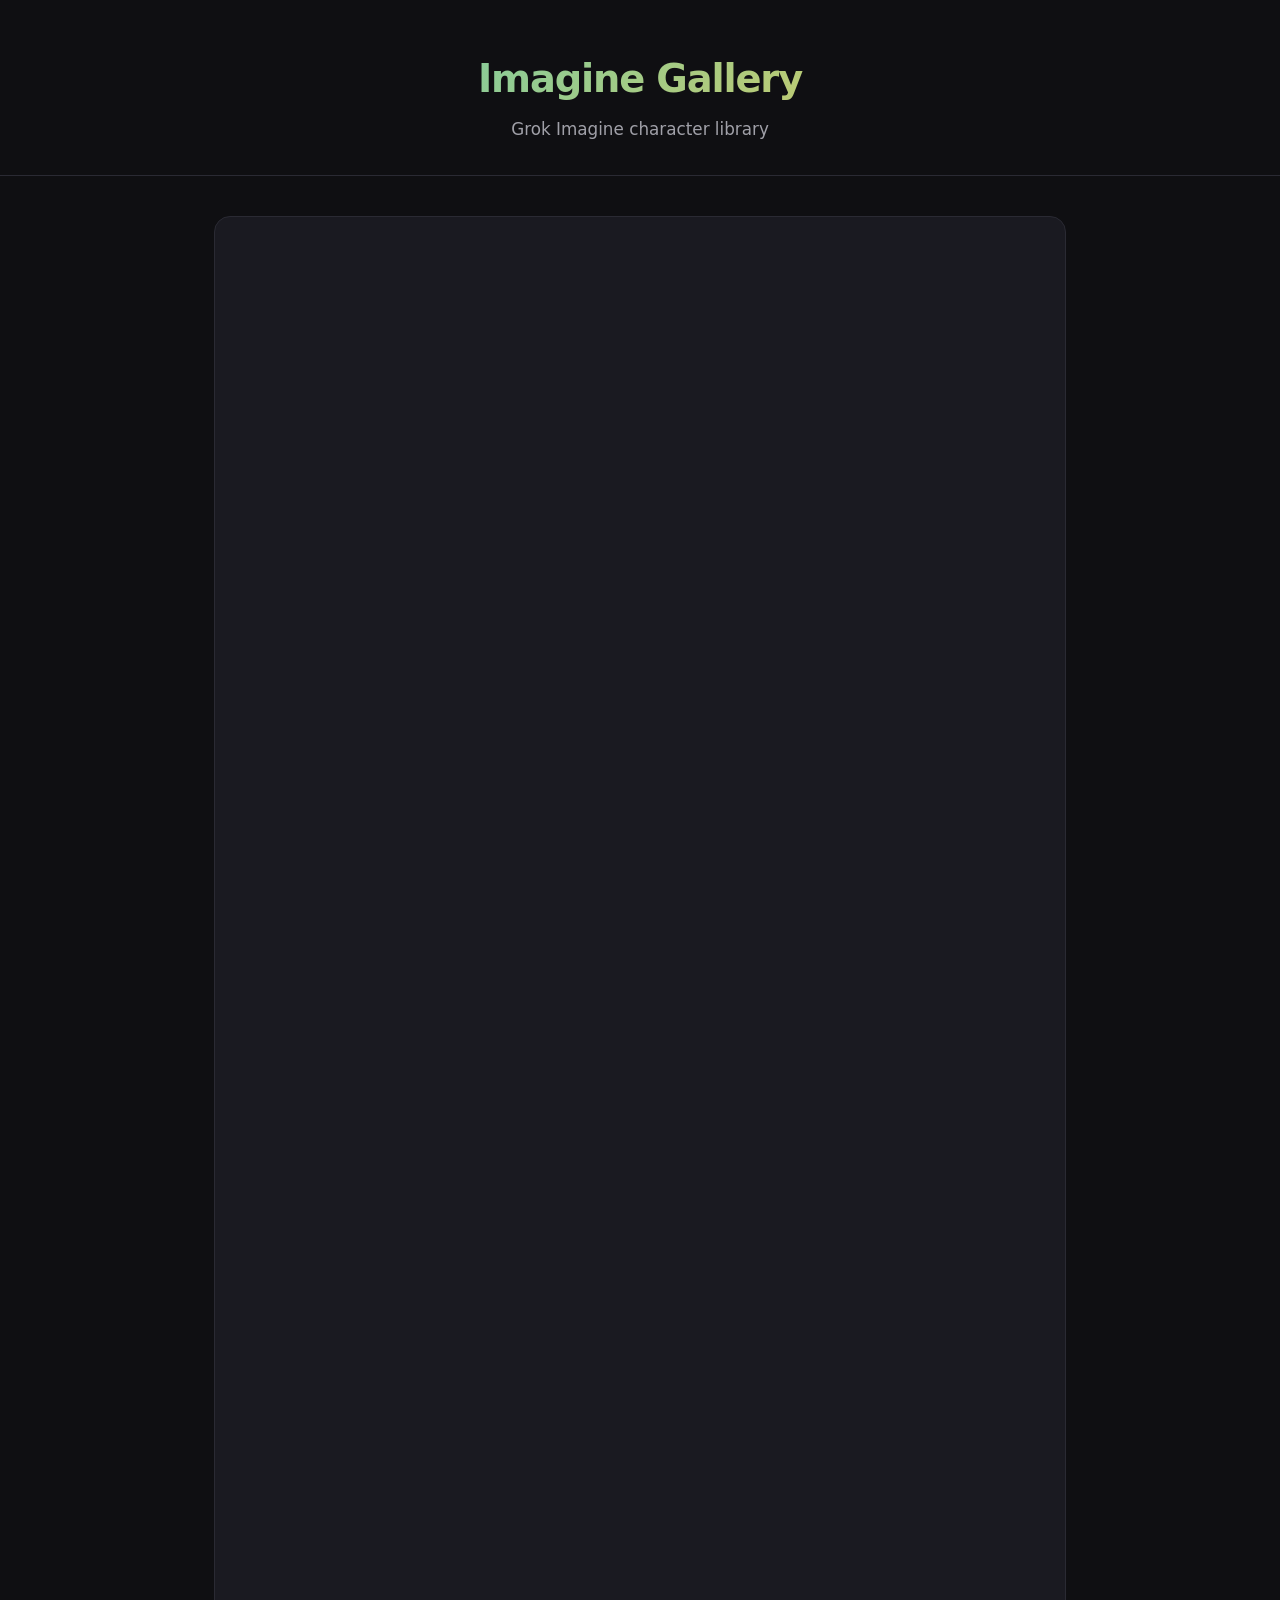
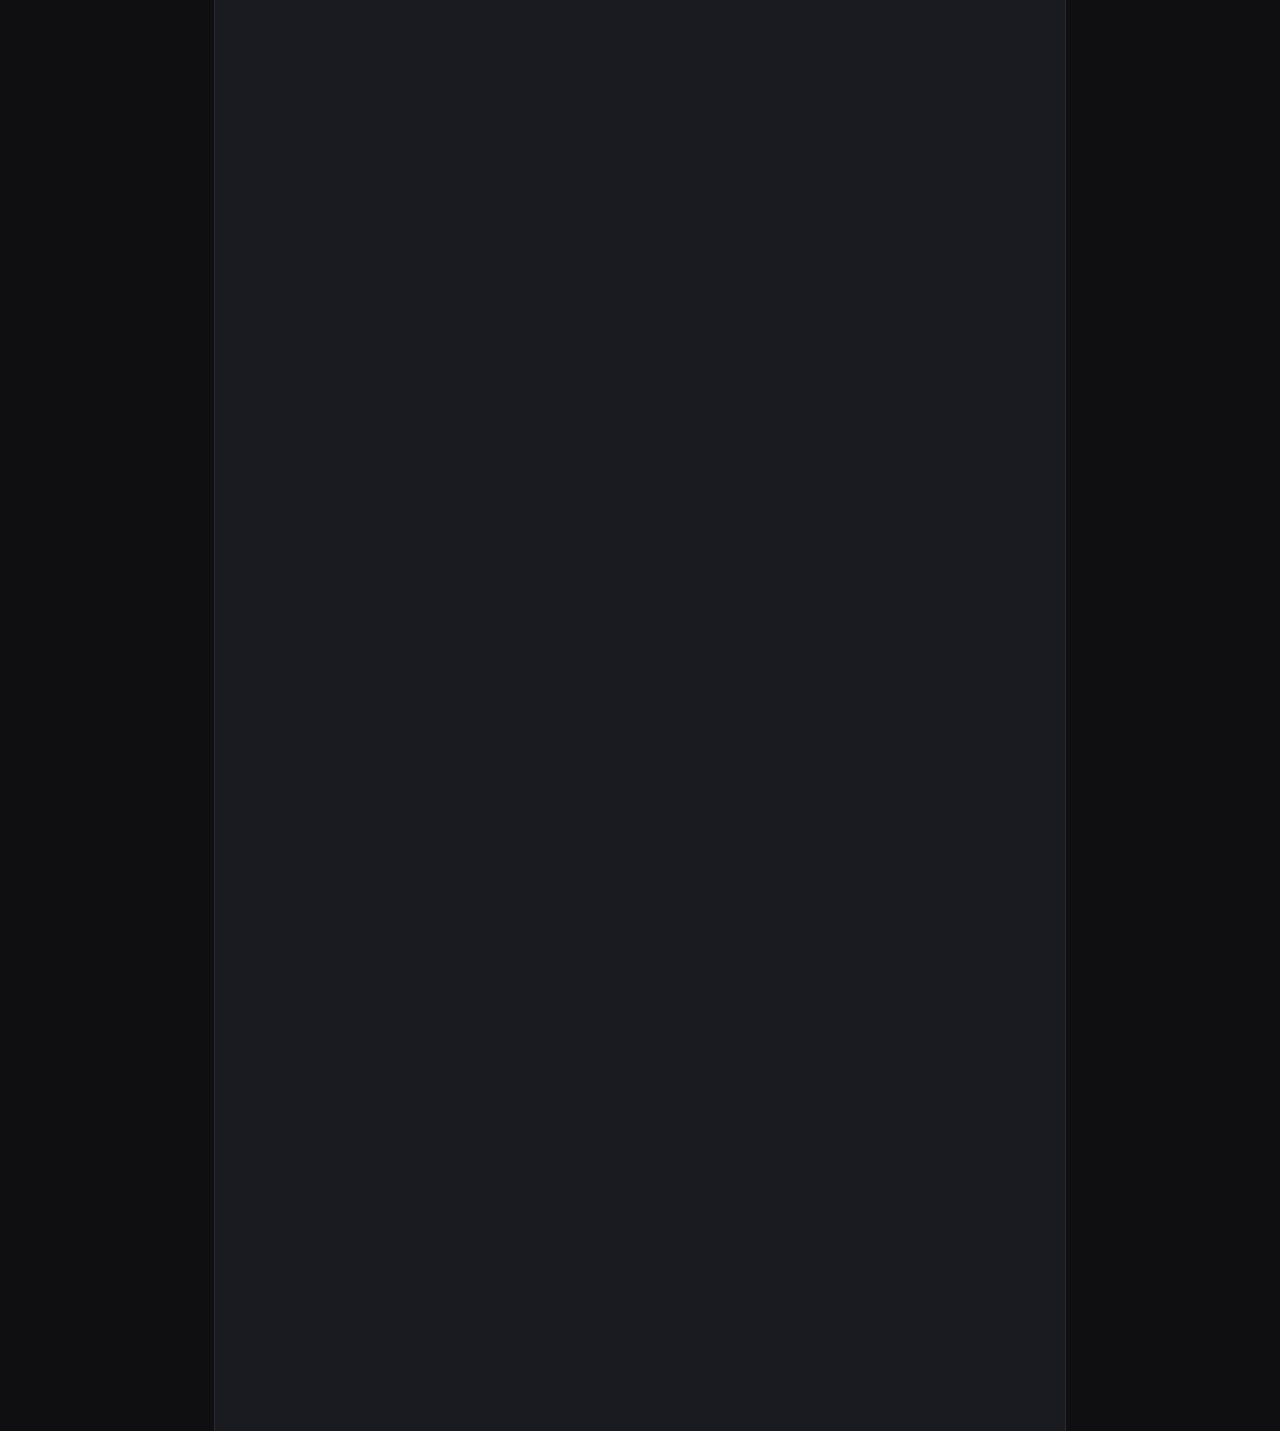
==== docs/index.html @ adca8721 "Clarify gallery usage note semantics Co-authored-by: Kearney-Evan-MI <38550878+Kearney-Evan-MI@users" ====
<!DOCTYPE html>
<html lang="en">
<head>
  <meta charset="UTF-8">
  <meta name="viewport" content="width=device-width, initial-scale=1.0">
  <meta name="description" content="Imagine Gallery — Grok Imagine character library and generation gallery.">
  <meta name="theme-color" content="#0f0f12">
  <title>Imagine Gallery — Character Library</title>

  <!-- Faster DNS/TLS for remote image host (temporary until assets are self-hosted) -->
  <link rel="dns-prefetch" href="https://drive.google.com">
  <link rel="preconnect" href="https://drive.google.com" crossorigin>

  <!-- Preload LCP candidate (first gallery image, mobile-friendly width) -->
  <link
    rel="preload"
    as="image"
    href="https://drive.google.com/thumbnail?id=1E7ZOisCM43JLANxJ77WEw1CzBdegdSpI&sz=w800"
    imagesrcset="
      https://drive.google.com/thumbnail?id=1E7ZOisCM43JLANxJ77WEw1CzBdegdSpI&sz=w400 400w,
      https://drive.google.com/thumbnail?id=1E7ZOisCM43JLANxJ77WEw1CzBdegdSpI&sz=w800 800w,
      https://drive.google.com/thumbnail?id=1E7ZOisCM43JLANxJ77WEw1CzBdegdSpI&sz=w1200 1200w
    "
    imagesizes="(max-width: 600px) 50vw, (max-width: 900px) 33vw, 280px"
    fetchpriority="high">
  <link rel="stylesheet" href="style.css">
</head>
<body>
  <header>
    <h1>Imagine Gallery</h1>
    <p class="subtitle">Grok Imagine character library</p>
  </header>

  <main>
    <section class="character-card" id="green-eyed-woman">
      <h2>Green-Eyed Woman</h2>
      <p class="tagline">Photorealistic original character · consistent identity lock across generations</p>

      <!--
        Performance notes:
        - First image is eager + fetchpriority=high (LCP).
        - Remaining images lazy-load + async decode.
        - width/height + CSS aspect-ratio prevent CLS.
        - thumbnail URLs reduce bytes vs full Drive "uc?export=view" files.
        - sizes matches the gallery grid so the browser picks a small enough candidate.
      -->
      <div class="gallery-grid">
        <figure>
          <img
            src="https://drive.google.com/thumbnail?id=1E7ZOisCM43JLANxJ77WEw1CzBdegdSpI&sz=w800"
            srcset="
              https://drive.google.com/thumbnail?id=1E7ZOisCM43JLANxJ77WEw1CzBdegdSpI&sz=w400 400w,
              https://drive.google.com/thumbnail?id=1E7ZOisCM43JLANxJ77WEw1CzBdegdSpI&sz=w800 800w,
              https://drive.google.com/thumbnail?id=1E7ZOisCM43JLANxJ77WEw1CzBdegdSpI&sz=w1200 1200w
            "
            sizes="(max-width: 600px) 50vw, (max-width: 900px) 33vw, 280px"
            width="800"
            height="533"
            alt="Kneeling, arms outstretched – latest"
            loading="eager"
            decoding="async"
            fetchpriority="high"
            onerror="this.onerror=null;this.src='images/placeholder.png';this.removeAttribute('srcset');">
          <figcaption>Kneeling, arms outstretched (latest)</figcaption>
        </figure>
        <figure class="post-card">
          <a class="post-card-link" href="https://grok.com/imagine/post/ff0116d1-7647-49a9-a4a1-7c05b5e80c7f" target="_blank" rel="noopener noreferrer">
            <div class="post-card-body">
              <span class="post-card-badge">New · 2026-09-11</span>
              <span class="post-card-title">Grok post set</span>
              <span class="post-card-id">ff0116d1…0c7f</span>
              <span class="post-card-cta">Open on Grok (opens in new tab) →</span>
            </div>
          </a>
          <figcaption>New post images (JPEG drop pending)</figcaption>
        </figure>
        <figure>
          <img
            src="https://drive.google.com/thumbnail?id=1C8Iq74pIOMAcQvuOHcKhRvfVTPlYUSRJ&sz=w800"
            srcset="
              https://drive.google.com/thumbnail?id=1C8Iq74pIOMAcQvuOHcKhRvfVTPlYUSRJ&sz=w400 400w,
              https://drive.google.com/thumbnail?id=1C8Iq74pIOMAcQvuOHcKhRvfVTPlYUSRJ&sz=w800 800w,
              https://drive.google.com/thumbnail?id=1C8Iq74pIOMAcQvuOHcKhRvfVTPlYUSRJ&sz=w1200 1200w
            "
            sizes="(max-width: 600px) 50vw, (max-width: 900px) 33vw, 280px"
            width="800"
            height="533"
            alt="Kneeling prior generation"
            loading="lazy"
            decoding="async"
            onerror="this.onerror=null;this.src='images/placeholder.png';this.removeAttribute('srcset');">
          <figcaption>Kneeling prior</figcaption>
        </figure>
        <figure>
          <img
            src="https://drive.google.com/thumbnail?id=1r6g3HKw_hpnAwHabDjDZ9Hx1Uke_uOT0&sz=w800"
            srcset="
              https://drive.google.com/thumbnail?id=1r6g3HKw_hpnAwHabDjDZ9Hx1Uke_uOT0&sz=w400 400w,
              https://drive.google.com/thumbnail?id=1r6g3HKw_hpnAwHabDjDZ9Hx1Uke_uOT0&sz=w800 800w,
              https://drive.google.com/thumbnail?id=1r6g3HKw_hpnAwHabDjDZ9Hx1Uke_uOT0&sz=w1200 1200w
            "
            sizes="(max-width: 600px) 50vw, (max-width: 900px) 33vw, 280px"
            width="800"
            height="533"
            alt="Plank / hands-and-knees pose"
            loading="lazy"
            decoding="async"
            onerror="this.onerror=null;this.src='images/placeholder.png';this.removeAttribute('srcset');">
          <figcaption>Hands-and-knees pose</figcaption>
        </figure>
        <figure>
          <img
            src="https://drive.google.com/thumbnail?id=1KJvIO2tZKSsvoiypkw790GttbvlDcIOa&sz=w800"
            srcset="
              https://drive.google.com/thumbnail?id=1KJvIO2tZKSsvoiypkw790GttbvlDcIOa&sz=w400 400w,
              https://drive.google.com/thumbnail?id=1KJvIO2tZKSsvoiypkw790GttbvlDcIOa&sz=w800 800w,
              https://drive.google.com/thumbnail?id=1KJvIO2tZKSsvoiypkw790GttbvlDcIOa&sz=w1200 1200w
            "
            sizes="(max-width: 600px) 50vw, (max-width: 900px) 33vw, 280px"
            width="800"
            height="533"
            alt="Sitting on bed edge"
            loading="lazy"
            decoding="async"
            onerror="this.onerror=null;this.src='images/placeholder.png';this.removeAttribute('srcset');">
          <figcaption>Sitting on bed edge</figcaption>
        </figure>
      </div>

      <div class="details">
        <h3>Core Look</h3>
        <ul>
          <li>Ash-brown / dark hair</li>
          <li>Vivid green eyes</li>
          <li>Fair freckled skin (especially chest)</li>
          <li>Wide, joyful open-mouthed smile</li>
          <li>Turquoise ribbed tank top + yellow skirt/shorts</li>
        </ul>

        <h3>Signature Mood</h3>
        <p>Lively, candid, energetic, intimate, approachable. Soft natural daylight, modern apartments with city views, wooden floors.</p>

        <h3>Key Generations (UUIDs)</h3>
        <ul class="uuids">
          <li><code>ff0116d1-7647-49a9-a4a1-7c05b5e80c7f</code> — New post set (2026-09-11) · <a href="https://grok.com/imagine/post/ff0116d1-7647-49a9-a4a1-7c05b5e80c7f" target="_blank" rel="noopener noreferrer">open post</a></li>
          <li><code>6a1a0a3d-eca0-4f3b-b2f2-8752bdda856b</code> — Kneeling, arms outstretched</li>
          <li><code>7f08a2b1-97cc-4d8e-bd88-62535eea6cc4</code> — Kneeling, arms outstretched (prior)</li>
          <li>Original 4 references also in conversation history</li>
        </ul>
      </div>

      <div class="links">
        <a href="https://github.com/Kearney-Evan-MI/imagine-gallery/blob/main/characters/green-eyed-woman/character-bible.md" target="_blank" rel="noopener noreferrer">Character Bible</a>
        <a href="https://github.com/Kearney-Evan-MI/imagine-gallery/blob/main/characters/green-eyed-woman/prompts/kneeling-arms-outstretched.md" target="_blank" rel="noopener noreferrer">Exact Prompt</a>
        <a href="https://github.com/Kearney-Evan-MI/imagine-gallery/blob/main/sessions/2026-08-01-green-eyed-woman.md" target="_blank" rel="noopener noreferrer">Session Log</a>
        <a href="https://github.com/Kearney-Evan-MI/imagine-gallery/blob/main/sessions/2026-09-11-grok-post-ff0116d1.md" target="_blank" rel="noopener noreferrer">Latest Session</a>
        <a href="https://grok.com/imagine/post/ff0116d1-7647-49a9-a4a1-7c05b5e80c7f" target="_blank" rel="noopener noreferrer">Grok Post</a>
        <a href="https://github.com/Kearney-Evan-MI/imagine-gallery" target="_blank" rel="noopener noreferrer">Full Repo</a>
      </div>
    </section>

    <section class="character-card" id="new-forest-spunk">
      <h2>New Forest Spunk</h2>
      <p class="tagline">Hampshire / Solent / New Forest type · scrappy summer heatwave lock</p>

      <div class="gallery-grid">
        <figure class="post-card">
          <a class="post-card-link" href="https://github.com/Kearney-Evan-MI/imagine-gallery/blob/main/characters/new-forest-spunk/character-bible.md" target="_blank" rel="noopener noreferrer">
            <div class="post-card-body">
              <span class="post-card-badge">Pending media</span>
              <span class="post-card-title">Outdoor festival set</span>
              <span class="post-card-id">JPEG drop not committed yet</span>
              <span class="post-card-cta">See character bible (opens in new tab) →</span>
            </div>
          </a>
          <figcaption>Local web images pending · bible is source of truth</figcaption>
        </figure>
      </div>

      <div class="details">
        <h3>Core Look</h3>
        <ul>
          <li>Messy wind-blown curly-to-wavy medium brown hair</li>
          <li>Light eyes, soft smirk / half-smile</li>
          <li>Fair freckled skin (face, shoulders, chest)</li>
          <li>Lean-athletic outdoor build</li>
          <li>Summer default: light shirt tied at waist + blue jeans</li>
        </ul>

        <h3>Signature Mood</h3>
        <p>Scrappy, free-spirited, quietly amused. Natural daylight, heatwave outdoor fields and woodland edges — candid documentary feel, not polished glamour.</p>
      </div>

      <div class="links">
        <a href="https://github.com/Kearney-Evan-MI/imagine-gallery/blob/main/characters/new-forest-spunk/character-bible.md" target="_blank" rel="noopener noreferrer">Character Bible</a>
        <a href="https://github.com/Kearney-Evan-MI/imagine-gallery/blob/main/characters/new-forest-spunk/versions/v1.0.0.md" target="_blank" rel="noopener noreferrer">v1.0.0</a>
        <a href="https://github.com/Kearney-Evan-MI/imagine-gallery" target="_blank" rel="noopener noreferrer">Full Repo</a>
      </div>
    </section>

    <section class="note">
      <p><strong>How to use with Grok:</strong> Tag <code>@ff0116d1-7647-49a9-a4a1-7c05b5e80c7f</code> plus the original refs, or say <code>use the green-eyed woman from my imagine-gallery repo</code>.</p>
      <p>Images are loaded via sized Google Drive thumbnails for faster mobile loads. Drop downloaded JPEGs into <code>docs/images/</code> (and enable Git LFS for full-resolution originals) to replace temporary cards and remote thumbnails with self-hosted assets.</p>
      <p><strong>Live site:</strong> <a href="https://kearney-evan-mi.github.io/imagine-gallery/">kearney-evan-mi.github.io/imagine-gallery</a> (deployed from <code>docs/</code> via GitHub Actions).</p>
    </section>
  </main>

  <footer>
    <p>Built with Grok Imagine · Character archive</p>
  </footer>

  <script>
    window.galleryImgFallback = function (img) {
      if (!img || img.dataset.fallbackApplied === "1") return;
      var next = img.getAttribute("data-fallback");
      if (next && img.dataset.fallbackTried !== "1") {
        img.dataset.fallbackTried = "1";
        img.removeAttribute("data-fallback");
        img.removeAttribute("srcset");
        img.removeAttribute("sizes");
        img.src = next;
        return;
      }
      img.dataset.fallbackApplied = "1";
      var figure = img.closest("figure");
      if (!figure) return;
      figure.classList.add("post-card", "is-broken");
      var label = img.getAttribute("alt") || "Image unavailable";
      var body = document.createElement("div");
      body.className = "post-card-body";
      body.setAttribute("role", "img");
      body.setAttribute("aria-label", label);

      var badge = document.createElement("span");
      badge.className = "post-card-badge";
      badge.textContent = "Offline media";

      var title = document.createElement("span");
      title.className = "post-card-title";
      title.textContent = "Thumbnail unavailable";

      var hint = document.createElement("span");
      hint.className = "post-card-id";
      hint.textContent = "Drop JPEG into docs/images";

      var caption = document.createElement("figcaption");
      caption.textContent = label;

      body.appendChild(badge);
      body.appendChild(title);
      body.appendChild(hint);
      figure.replaceChildren(body, caption);
    };
  </script>
</body>
</html>
---- docs/style.css ----
:root {
  --bg: #0f0f12;
  --card: #1a1a21;
  --text: #e8e6e3;
  --muted: #a0a0a8;
  --accent: #4ecdc4;
  --accent2: #f7c948;
  --border: #2a2a33;
  color-scheme: dark;
}

*,
*::before,
*::after {
  box-sizing: border-box;
  margin: 0;
  padding: 0;
}

html {
  -webkit-text-size-adjust: 100%;
  text-size-adjust: 100%;
  scroll-behavior: smooth;
}

body {
  font-family: system-ui, -apple-system, BlinkMacSystemFont, "Segoe UI", Roboto, Helvetica, Arial, sans-serif;
  background: var(--bg);
  color: var(--text);
  line-height: 1.6;
  min-height: 100vh;
  min-height: 100dvh;
  display: flex;
  flex-direction: column;
  overscroll-behavior-y: none;
}

header {
  text-align: center;
  padding: 3rem 1.5rem 2rem;
  border-bottom: 1px solid var(--border);
  content-visibility: auto;
  contain-intrinsic-size: auto 160px;
}

header h1 {
  font-size: clamp(1.9rem, 5vw, 2.4rem);
  font-weight: 700;
  letter-spacing: -0.03em;
  background: linear-gradient(135deg, var(--accent), var(--accent2));
  -webkit-background-clip: text;
  -webkit-text-fill-color: transparent;
  background-clip: text;
}

.subtitle {
  color: var(--muted);
  margin-top: 0.4rem;
  font-size: 1.05rem;
}

main {
  flex: 1;
  max-width: 900px;
  margin: 0 auto;
  padding: 2.5rem 1.5rem;
  width: 100%;
}

.character-card {
  background: var(--card);
  border: 1px solid var(--border);
  border-radius: 16px;
  padding: 2rem;
  margin-bottom: 2rem;
  contain: layout style;
  content-visibility: auto;
  contain-intrinsic-size: auto 900px;
}

.character-card h2 {
  font-size: 1.8rem;
  margin-bottom: 0.3rem;
}

.tagline {
  color: var(--muted);
  font-size: 0.95rem;
  margin-bottom: 1.8rem;
}

.gallery-grid {
  display: grid;
  grid-template-columns: repeat(auto-fit, minmax(200px, 1fr));
  gap: 1.2rem;
  margin-bottom: 2rem;
}

.gallery-grid figure {
  margin: 0;
  background: #121217 url("images/placeholder.png") center / cover no-repeat;
  border-radius: 12px;
  overflow: hidden;
  border: 1px solid var(--border);
  content-visibility: auto;
  contain-intrinsic-size: auto 220px;
  contain: layout paint style;
}

.gallery-grid img {
  width: 100%;
  height: auto;
  display: block;
  aspect-ratio: 3 / 2;
  object-fit: cover;
  background-color: #121217;
}

.gallery-grid figcaption {
  padding: 0.6rem 0.8rem;
  font-size: 0.8rem;
  color: var(--muted);
  text-align: center;
}

.gallery-grid figure.post-card {
  border-color: var(--accent);
}

.gallery-grid figure.is-broken {
  border-color: var(--border);
}

.gallery-grid figure.is-broken .post-card-badge {
  background: var(--border);
  color: var(--muted);
}

.post-card-link {
  display: block;
  text-decoration: none;
  color: inherit;
}

.post-card-body {
  aspect-ratio: 3 / 2;
  display: flex;
  flex-direction: column;
  justify-content: center;
  align-items: flex-start;
  gap: 0.35rem;
  padding: 1rem 1.1rem;
  background:
    radial-gradient(circle at 20% 20%, rgba(78, 205, 196, 0.22), transparent 45%),
    radial-gradient(circle at 80% 80%, rgba(247, 201, 72, 0.18), transparent 40%),
    #121217;
}

.post-card-badge {
  display: inline-block;
  font-size: 0.72rem;
  letter-spacing: 0.04em;
  text-transform: uppercase;
  color: #0f0f12;
  background: linear-gradient(135deg, var(--accent), var(--accent2));
  padding: 0.2rem 0.5rem;
  border-radius: 999px;
  font-weight: 700;
}

.post-card-title {
  font-size: 1.05rem;
  font-weight: 650;
  color: var(--text);
}

.post-card-id {
  font-family: ui-monospace, SFMono-Regular, Menlo, Monaco, Consolas, monospace;
  font-size: 0.78rem;
  color: var(--accent);
}

.post-card-cta {
  margin-top: 0.35rem;
  font-size: 0.85rem;
  color: var(--accent2);
}

.uuids a {
  color: var(--accent2);
  text-decoration: none;
}

.uuids a:hover,
.uuids a:focus-visible {
  text-decoration: underline;
}

.note code {
  font-family: ui-monospace, SFMono-Regular, Menlo, Monaco, Consolas, monospace;
  font-size: 0.85em;
  color: var(--accent);
}

.details h3 {
  font-size: 1.05rem;
  color: var(--accent);
  margin: 1.4rem 0 0.5rem;
  text-transform: uppercase;
  letter-spacing: 0.04em;
  font-weight: 600;
}

.details ul {
  list-style: none;
  padding-left: 0;
}

.details li {
  padding: 0.25rem 0;
  position: relative;
  padding-left: 1.2rem;
}

.details li::before {
  content: "•";
  color: var(--accent2);
  position: absolute;
  left: 0;
}

.uuids code {
  font-family: ui-monospace, SFMono-Regular, Menlo, Monaco, Consolas, monospace;
  font-size: 0.82rem;
  background: #121217;
  padding: 0.15rem 0.4rem;
  border-radius: 4px;
  color: var(--accent);
  word-break: break-all;
}

.links {
  display: flex;
  flex-wrap: wrap;
  gap: 0.7rem;
  margin-top: 2rem;
}

.links a {
  padding: 0.55rem 1.1rem;
  background: transparent;
  border: 1px solid var(--accent);
  color: var(--accent);
  text-decoration: none;
  border-radius: 8px;
  font-size: 0.9rem;
  transition: background-color 0.15s ease, color 0.15s ease;
  min-height: 44px;
  min-width: 44px;
  line-height: 1.3;
  display: inline-flex;
  align-items: center;
  justify-content: center;
  touch-action: manipulation;
}

.links a:hover,
.links a:focus-visible {
  background: var(--accent);
  color: #0f0f12;
  outline: none;
}

.note {
  background: #15151c;
  border-left: 3px solid var(--accent2);
  padding: 1.2rem 1.4rem;
  border-radius: 0 10px 10px 0;
  font-size: 0.95rem;
  color: var(--muted);
  content-visibility: auto;
  contain-intrinsic-size: auto 120px;
}

.note strong {
  color: var(--text);
}

.note code {
  font-family: ui-monospace, SFMono-Regular, Menlo, Monaco, Consolas, monospace;
  font-size: 0.85em;
}

footer {
  text-align: center;
  padding: 1.8rem;
  color: var(--muted);
  font-size: 0.85rem;
  border-top: 1px solid var(--border);
  content-visibility: auto;
  contain-intrinsic-size: auto 72px;
}

@media (max-width: 600px) {
  header {
    padding: 2rem 1rem 1.5rem;
  }

  .character-card {
    padding: 1.5rem;
  }

  .gallery-grid {
    grid-template-columns: 1fr 1fr;
    gap: 0.75rem;
  }

  main {
    padding: 1.5rem 1rem;
  }
}

@media (prefers-reduced-motion: reduce) {
  html {
    scroll-behavior: auto;
  }

  .links a {
    transition: none;
  }
}
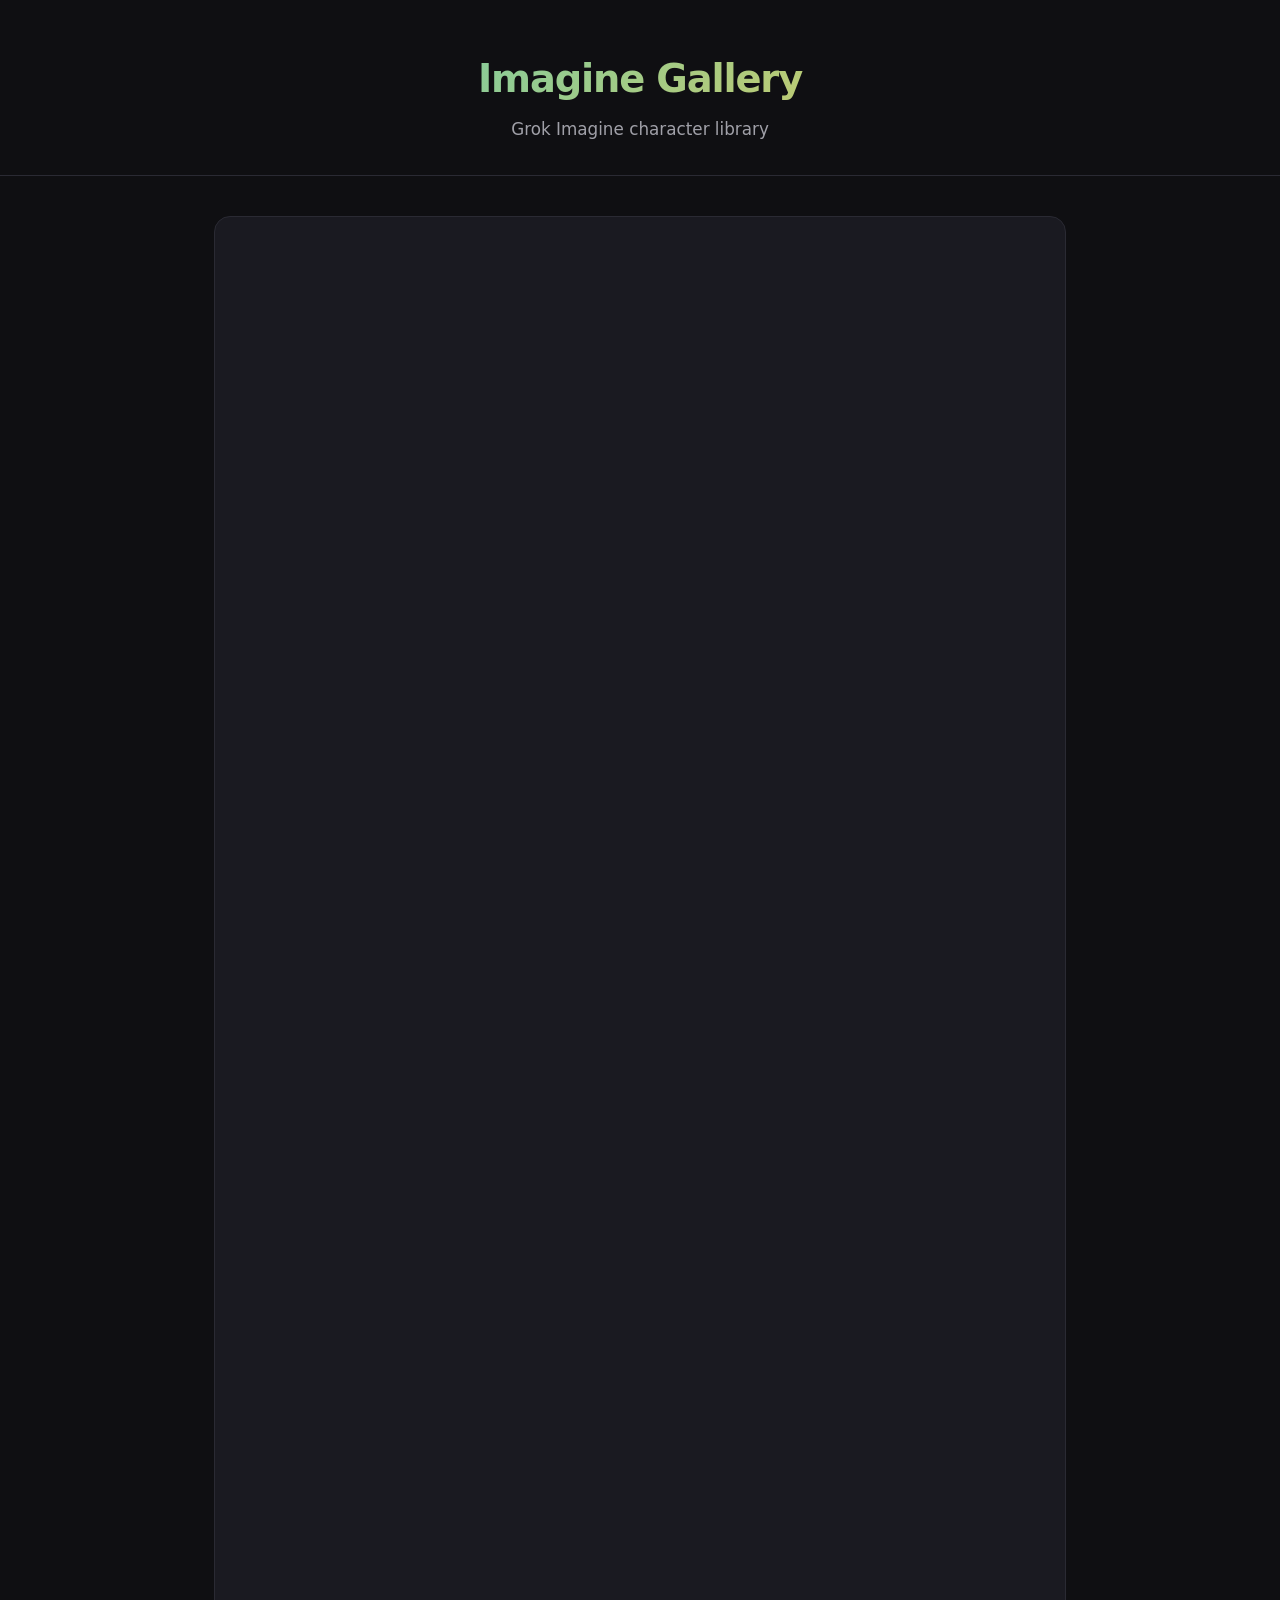
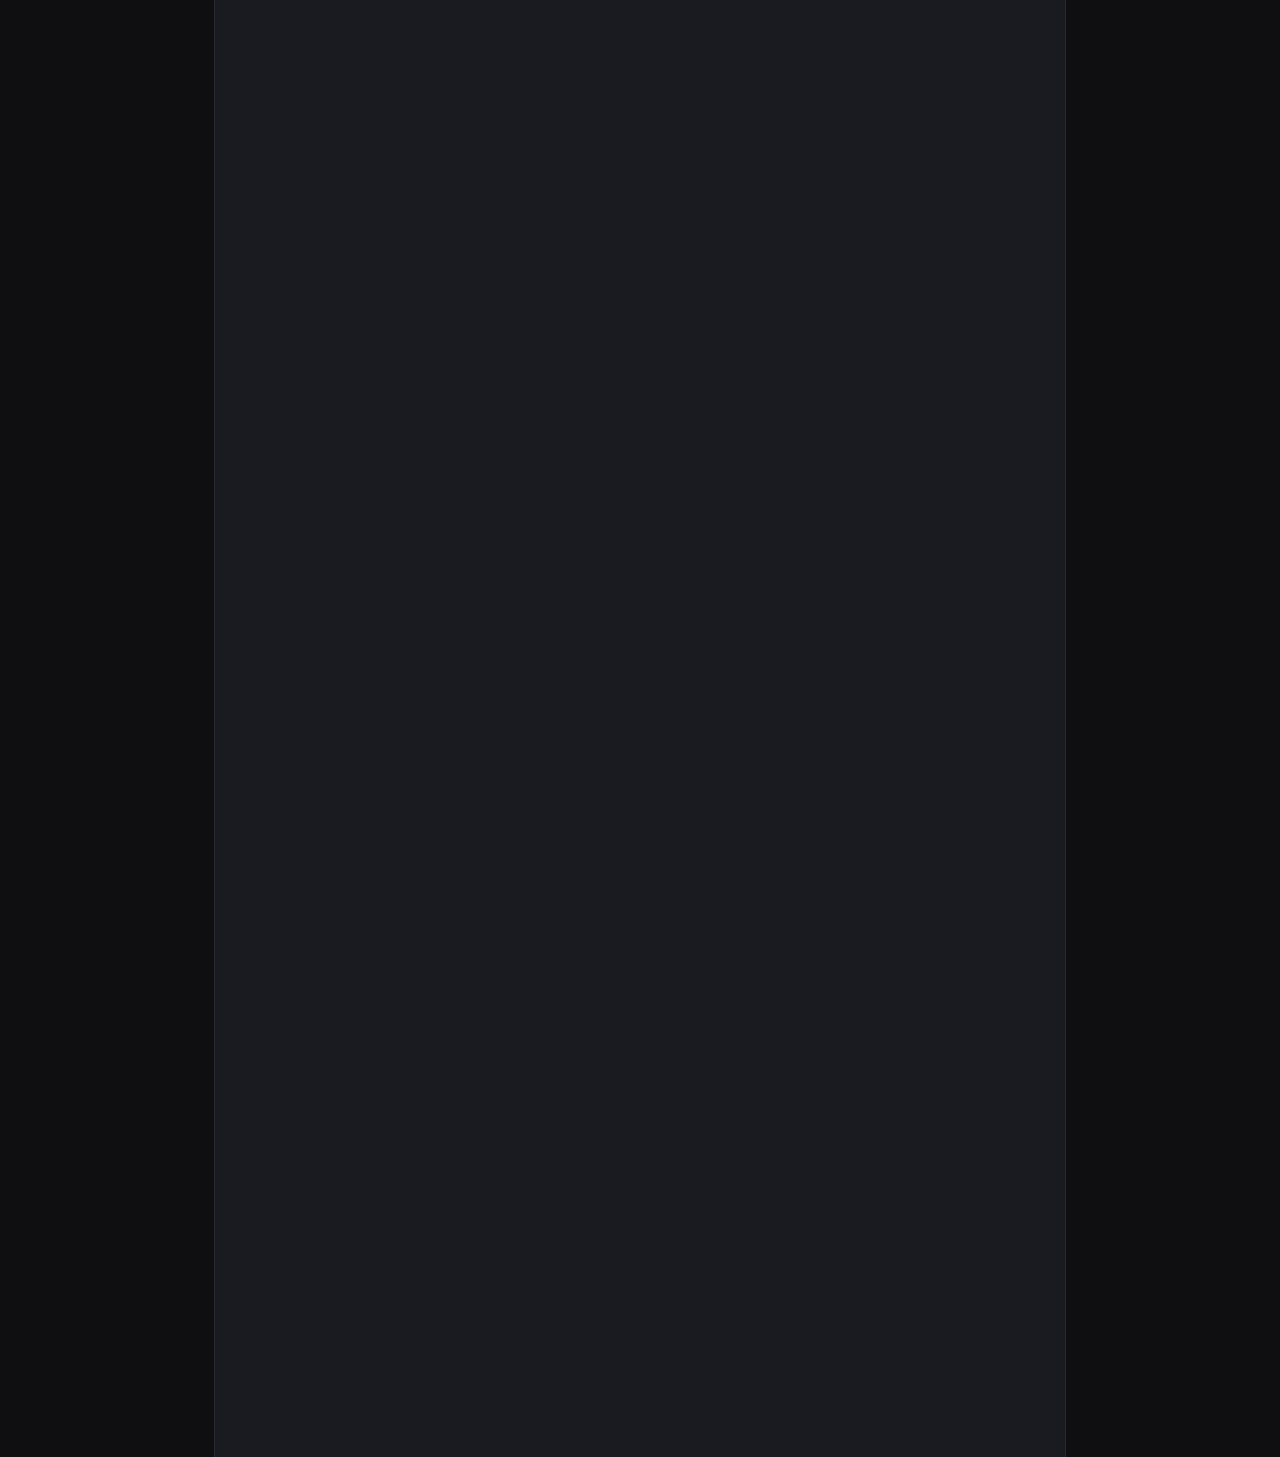
==== commit ab376333: "Clarify gallery refs and pages concurrency Co-authored-by: Kearney-Evan-MI <38550878+Kearney-Evan-MI" ====
--- a/docs/index.html
+++ b/docs/index.html
@@ -24,191 +24,6 @@
     imagesizes="(max-width: 600px) 50vw, (max-width: 900px) 33vw, 280px"
     fetchpriority="high">
   <link rel="stylesheet" href="style.css">
-</head>
-<body>
-  <header>
-    <h1>Imagine Gallery</h1>
-    <p class="subtitle">Grok Imagine character library</p>
-  </header>
-
-  <main>
-    <section class="character-card" id="green-eyed-woman">
-      <h2>Green-Eyed Woman</h2>
-      <p class="tagline">Photorealistic original character · consistent identity lock across generations</p>
-
-      <!--
-        Performance notes:
-        - First image is eager + fetchpriority=high (LCP).
-        - Remaining images lazy-load + async decode.
-        - width/height + CSS aspect-ratio prevent CLS.
-        - thumbnail URLs reduce bytes vs full Drive "uc?export=view" files.
-        - sizes matches the gallery grid so the browser picks a small enough candidate.
-      -->
-      <div class="gallery-grid">
-        <figure>
-          <img
-            src="https://drive.google.com/thumbnail?id=1E7ZOisCM43JLANxJ77WEw1CzBdegdSpI&sz=w800"
-            srcset="
-              https://drive.google.com/thumbnail?id=1E7ZOisCM43JLANxJ77WEw1CzBdegdSpI&sz=w400 400w,
-              https://drive.google.com/thumbnail?id=1E7ZOisCM43JLANxJ77WEw1CzBdegdSpI&sz=w800 800w,
-              https://drive.google.com/thumbnail?id=1E7ZOisCM43JLANxJ77WEw1CzBdegdSpI&sz=w1200 1200w
-            "
-            sizes="(max-width: 600px) 50vw, (max-width: 900px) 33vw, 280px"
-            width="800"
-            height="533"
-            alt="Kneeling, arms outstretched – latest"
-            loading="eager"
-            decoding="async"
-            fetchpriority="high"
-            onerror="this.onerror=null;this.src='images/placeholder.png';this.removeAttribute('srcset');">
-          <figcaption>Kneeling, arms outstretched (latest)</figcaption>
-        </figure>
-        <figure class="post-card">
-          <a class="post-card-link" href="https://grok.com/imagine/post/ff0116d1-7647-49a9-a4a1-7c05b5e80c7f" target="_blank" rel="noopener noreferrer">
-            <div class="post-card-body">
-              <span class="post-card-badge">New · 2026-09-11</span>
-              <span class="post-card-title">Grok post set</span>
-              <span class="post-card-id">ff0116d1…0c7f</span>
-              <span class="post-card-cta">Open on Grok (opens in new tab) →</span>
-            </div>
-          </a>
-          <figcaption>New post images (JPEG drop pending)</figcaption>
-        </figure>
-        <figure>
-          <img
-            src="https://drive.google.com/thumbnail?id=1C8Iq74pIOMAcQvuOHcKhRvfVTPlYUSRJ&sz=w800"
-            srcset="
-              https://drive.google.com/thumbnail?id=1C8Iq74pIOMAcQvuOHcKhRvfVTPlYUSRJ&sz=w400 400w,
-              https://drive.google.com/thumbnail?id=1C8Iq74pIOMAcQvuOHcKhRvfVTPlYUSRJ&sz=w800 800w,
-              https://drive.google.com/thumbnail?id=1C8Iq74pIOMAcQvuOHcKhRvfVTPlYUSRJ&sz=w1200 1200w
-            "
-            sizes="(max-width: 600px) 50vw, (max-width: 900px) 33vw, 280px"
-            width="800"
-            height="533"
-            alt="Kneeling prior generation"
-            loading="lazy"
-            decoding="async"
-            onerror="this.onerror=null;this.src='images/placeholder.png';this.removeAttribute('srcset');">
-          <figcaption>Kneeling prior</figcaption>
-        </figure>
-        <figure>
-          <img
-            src="https://drive.google.com/thumbnail?id=1r6g3HKw_hpnAwHabDjDZ9Hx1Uke_uOT0&sz=w800"
-            srcset="
-              https://drive.google.com/thumbnail?id=1r6g3HKw_hpnAwHabDjDZ9Hx1Uke_uOT0&sz=w400 400w,
-              https://drive.google.com/thumbnail?id=1r6g3HKw_hpnAwHabDjDZ9Hx1Uke_uOT0&sz=w800 800w,
-              https://drive.google.com/thumbnail?id=1r6g3HKw_hpnAwHabDjDZ9Hx1Uke_uOT0&sz=w1200 1200w
-            "
-            sizes="(max-width: 600px) 50vw, (max-width: 900px) 33vw, 280px"
-            width="800"
-            height="533"
-            alt="Plank / hands-and-knees pose"
-            loading="lazy"
-            decoding="async"
-            onerror="this.onerror=null;this.src='images/placeholder.png';this.removeAttribute('srcset');">
-          <figcaption>Hands-and-knees pose</figcaption>
-        </figure>
-        <figure>
-          <img
-            src="https://drive.google.com/thumbnail?id=1KJvIO2tZKSsvoiypkw790GttbvlDcIOa&sz=w800"
-            srcset="
-              https://drive.google.com/thumbnail?id=1KJvIO2tZKSsvoiypkw790GttbvlDcIOa&sz=w400 400w,
-              https://drive.google.com/thumbnail?id=1KJvIO2tZKSsvoiypkw790GttbvlDcIOa&sz=w800 800w,
-              https://drive.google.com/thumbnail?id=1KJvIO2tZKSsvoiypkw790GttbvlDcIOa&sz=w1200 1200w
-            "
-            sizes="(max-width: 600px) 50vw, (max-width: 900px) 33vw, 280px"
-            width="800"
-            height="533"
-            alt="Sitting on bed edge"
-            loading="lazy"
-            decoding="async"
-            onerror="this.onerror=null;this.src='images/placeholder.png';this.removeAttribute('srcset');">
-          <figcaption>Sitting on bed edge</figcaption>
-        </figure>
-      </div>
-
-      <div class="details">
-        <h3>Core Look</h3>
-        <ul>
-          <li>Ash-brown / dark hair</li>
-          <li>Vivid green eyes</li>
-          <li>Fair freckled skin (especially chest)</li>
-          <li>Wide, joyful open-mouthed smile</li>
-          <li>Turquoise ribbed tank top + yellow skirt/shorts</li>
-        </ul>
-
-        <h3>Signature Mood</h3>
-        <p>Lively, candid, energetic, intimate, approachable. Soft natural daylight, modern apartments with city views, wooden floors.</p>
-
-        <h3>Key Generations (UUIDs)</h3>
-        <ul class="uuids">
-          <li><code>ff0116d1-7647-49a9-a4a1-7c05b5e80c7f</code> — New post set (2026-09-11) · <a href="https://grok.com/imagine/post/ff0116d1-7647-49a9-a4a1-7c05b5e80c7f" target="_blank" rel="noopener noreferrer">open post</a></li>
-          <li><code>6a1a0a3d-eca0-4f3b-b2f2-8752bdda856b</code> — Kneeling, arms outstretched</li>
-          <li><code>7f08a2b1-97cc-4d8e-bd88-62535eea6cc4</code> — Kneeling, arms outstretched (prior)</li>
-          <li>Original 4 references also in conversation history</li>
-        </ul>
-      </div>
-
-      <div class="links">
-        <a href="https://github.com/Kearney-Evan-MI/imagine-gallery/blob/main/characters/green-eyed-woman/character-bible.md" target="_blank" rel="noopener noreferrer">Character Bible</a>
-        <a href="https://github.com/Kearney-Evan-MI/imagine-gallery/blob/main/characters/green-eyed-woman/prompts/kneeling-arms-outstretched.md" target="_blank" rel="noopener noreferrer">Exact Prompt</a>
-        <a href="https://github.com/Kearney-Evan-MI/imagine-gallery/blob/main/sessions/2026-08-01-green-eyed-woman.md" target="_blank" rel="noopener noreferrer">Session Log</a>
-        <a href="https://github.com/Kearney-Evan-MI/imagine-gallery/blob/main/sessions/2026-09-11-grok-post-ff0116d1.md" target="_blank" rel="noopener noreferrer">Latest Session</a>
-        <a href="https://grok.com/imagine/post/ff0116d1-7647-49a9-a4a1-7c05b5e80c7f" target="_blank" rel="noopener noreferrer">Grok Post</a>
-        <a href="https://github.com/Kearney-Evan-MI/imagine-gallery" target="_blank" rel="noopener noreferrer">Full Repo</a>
-      </div>
-    </section>
-
-    <section class="character-card" id="new-forest-spunk">
-      <h2>New Forest Spunk</h2>
-      <p class="tagline">Hampshire / Solent / New Forest type · scrappy summer heatwave lock</p>
-
-      <div class="gallery-grid">
-        <figure class="post-card">
-          <a class="post-card-link" href="https://github.com/Kearney-Evan-MI/imagine-gallery/blob/main/characters/new-forest-spunk/character-bible.md" target="_blank" rel="noopener noreferrer">
-            <div class="post-card-body">
-              <span class="post-card-badge">Pending media</span>
-              <span class="post-card-title">Outdoor festival set</span>
-              <span class="post-card-id">JPEG drop not committed yet</span>
-              <span class="post-card-cta">See character bible (opens in new tab) →</span>
-            </div>
-          </a>
-          <figcaption>Local web images pending · bible is source of truth</figcaption>
-        </figure>
-      </div>
-
-      <div class="details">
-        <h3>Core Look</h3>
-        <ul>
-          <li>Messy wind-blown curly-to-wavy medium brown hair</li>
-          <li>Light eyes, soft smirk / half-smile</li>
-          <li>Fair freckled skin (face, shoulders, chest)</li>
-          <li>Lean-athletic outdoor build</li>
-          <li>Summer default: light shirt tied at waist + blue jeans</li>
-        </ul>
-
-        <h3>Signature Mood</h3>
-        <p>Scrappy, free-spirited, quietly amused. Natural daylight, heatwave outdoor fields and woodland edges — candid documentary feel, not polished glamour.</p>
-      </div>
-
-      <div class="links">
-        <a href="https://github.com/Kearney-Evan-MI/imagine-gallery/blob/main/characters/new-forest-spunk/character-bible.md" target="_blank" rel="noopener noreferrer">Character Bible</a>
-        <a href="https://github.com/Kearney-Evan-MI/imagine-gallery/blob/main/characters/new-forest-spunk/versions/v1.0.0.md" target="_blank" rel="noopener noreferrer">v1.0.0</a>
-        <a href="https://github.com/Kearney-Evan-MI/imagine-gallery" target="_blank" rel="noopener noreferrer">Full Repo</a>
-      </div>
-    </section>
-
-    <section class="note">
-      <p><strong>How to use with Grok:</strong> Tag <code>@ff0116d1-7647-49a9-a4a1-7c05b5e80c7f</code> plus the original refs, or say <code>use the green-eyed woman from my imagine-gallery repo</code>.</p>
-      <p>Images are loaded via sized Google Drive thumbnails for faster mobile loads. Drop downloaded JPEGs into <code>docs/images/</code> (and enable Git LFS for full-resolution originals) to replace temporary cards and remote thumbnails with self-hosted assets.</p>
-      <p><strong>Live site:</strong> <a href="https://kearney-evan-mi.github.io/imagine-gallery/">kearney-evan-mi.github.io/imagine-gallery</a> (deployed from <code>docs/</code> via GitHub Actions).</p>
-    </section>
-  </main>
-
-  <footer>
-    <p>Built with Grok Imagine · Character archive</p>
-  </footer>
-
   <script>
     window.galleryImgFallback = function (img) {
       if (!img || img.dataset.fallbackApplied === "1") return;
@@ -252,5 +67,193 @@
       figure.replaceChildren(body, caption);
     };
   </script>
+</head>
+<body>
+  <header>
+    <h1>Imagine Gallery</h1>
+    <p class="subtitle">Grok Imagine character library</p>
+  </header>
+
+  <main>
+    <section class="character-card" id="green-eyed-woman">
+      <h2>Green-Eyed Woman</h2>
+      <p class="tagline">Photorealistic original character · consistent identity lock across generations</p>
+
+      <!--
+        Performance notes:
+        - First image is eager + fetchpriority=high (LCP).
+        - Remaining images lazy-load + async decode.
+        - width/height + CSS aspect-ratio prevent CLS.
+        - thumbnail URLs reduce bytes vs full Drive "uc?export=view" files.
+        - sizes matches the gallery grid so the browser picks a small enough candidate.
+      -->
+      <div class="gallery-grid">
+        <figure>
+          <img
+            src="https://drive.google.com/thumbnail?id=1E7ZOisCM43JLANxJ77WEw1CzBdegdSpI&sz=w800"
+            srcset="
+              https://drive.google.com/thumbnail?id=1E7ZOisCM43JLANxJ77WEw1CzBdegdSpI&sz=w400 400w,
+              https://drive.google.com/thumbnail?id=1E7ZOisCM43JLANxJ77WEw1CzBdegdSpI&sz=w800 800w,
+              https://drive.google.com/thumbnail?id=1E7ZOisCM43JLANxJ77WEw1CzBdegdSpI&sz=w1200 1200w
+            "
+            sizes="(max-width: 600px) 50vw, (max-width: 900px) 33vw, 280px"
+            width="800"
+            height="533"
+            alt="Kneeling, arms outstretched – latest"
+            data-fallback="images/placeholder.png"
+            loading="eager"
+            decoding="async"
+            fetchpriority="high"
+            onerror="window.galleryImgFallback(this)">
+          <figcaption>Kneeling, arms outstretched (latest)</figcaption>
+        </figure>
+        <figure class="post-card">
+          <a class="post-card-link" href="https://grok.com/imagine/post/ff0116d1-7647-49a9-a4a1-7c05b5e80c7f" target="_blank" rel="noopener noreferrer">
+            <div class="post-card-body">
+              <span class="post-card-badge">New · 2026-09-11</span>
+              <span class="post-card-title">Grok post set</span>
+              <span class="post-card-id">ff0116d1…0c7f</span>
+              <span class="post-card-cta">Open on Grok (opens in new tab) →</span>
+            </div>
+          </a>
+          <figcaption>New post images (JPEG drop pending)</figcaption>
+        </figure>
+        <figure>
+          <img
+            src="https://drive.google.com/thumbnail?id=1C8Iq74pIOMAcQvuOHcKhRvfVTPlYUSRJ&sz=w800"
+            srcset="
+              https://drive.google.com/thumbnail?id=1C8Iq74pIOMAcQvuOHcKhRvfVTPlYUSRJ&sz=w400 400w,
+              https://drive.google.com/thumbnail?id=1C8Iq74pIOMAcQvuOHcKhRvfVTPlYUSRJ&sz=w800 800w,
+              https://drive.google.com/thumbnail?id=1C8Iq74pIOMAcQvuOHcKhRvfVTPlYUSRJ&sz=w1200 1200w
+            "
+            sizes="(max-width: 600px) 50vw, (max-width: 900px) 33vw, 280px"
+            width="800"
+            height="533"
+            alt="Kneeling prior generation"
+            data-fallback="images/placeholder.png"
+            loading="lazy"
+            decoding="async"
+            onerror="window.galleryImgFallback(this)">
+          <figcaption>Kneeling prior</figcaption>
+        </figure>
+        <figure>
+          <img
+            src="https://drive.google.com/thumbnail?id=1r6g3HKw_hpnAwHabDjDZ9Hx1Uke_uOT0&sz=w800"
+            srcset="
+              https://drive.google.com/thumbnail?id=1r6g3HKw_hpnAwHabDjDZ9Hx1Uke_uOT0&sz=w400 400w,
+              https://drive.google.com/thumbnail?id=1r6g3HKw_hpnAwHabDjDZ9Hx1Uke_uOT0&sz=w800 800w,
+              https://drive.google.com/thumbnail?id=1r6g3HKw_hpnAwHabDjDZ9Hx1Uke_uOT0&sz=w1200 1200w
+            "
+            sizes="(max-width: 600px) 50vw, (max-width: 900px) 33vw, 280px"
+            width="800"
+            height="533"
+            alt="Plank / hands-and-knees pose"
+            data-fallback="images/placeholder.png"
+            loading="lazy"
+            decoding="async"
+            onerror="window.galleryImgFallback(this)">
+          <figcaption>Hands-and-knees pose</figcaption>
+        </figure>
+        <figure>
+          <img
+            src="https://drive.google.com/thumbnail?id=1KJvIO2tZKSsvoiypkw790GttbvlDcIOa&sz=w800"
+            srcset="
+              https://drive.google.com/thumbnail?id=1KJvIO2tZKSsvoiypkw790GttbvlDcIOa&sz=w400 400w,
+              https://drive.google.com/thumbnail?id=1KJvIO2tZKSsvoiypkw790GttbvlDcIOa&sz=w800 800w,
+              https://drive.google.com/thumbnail?id=1KJvIO2tZKSsvoiypkw790GttbvlDcIOa&sz=w1200 1200w
+            "
+            sizes="(max-width: 600px) 50vw, (max-width: 900px) 33vw, 280px"
+            width="800"
+            height="533"
+            alt="Sitting on bed edge"
+            data-fallback="images/placeholder.png"
+            loading="lazy"
+            decoding="async"
+            onerror="window.galleryImgFallback(this)">
+          <figcaption>Sitting on bed edge</figcaption>
+        </figure>
+      </div>
+
+      <div class="details">
+        <h3>Core Look</h3>
+        <ul>
+          <li>Ash-brown / dark hair</li>
+          <li>Vivid green eyes</li>
+          <li>Fair freckled skin (especially chest)</li>
+          <li>Wide, joyful open-mouthed smile</li>
+          <li>Turquoise ribbed tank top + yellow skirt/shorts</li>
+        </ul>
+
+        <h3>Signature Mood</h3>
+        <p>Lively, candid, energetic, intimate, approachable. Soft natural daylight, modern apartments with city views, wooden floors.</p>
+
+        <h3>Key Generations (UUIDs)</h3>
+        <ul class="uuids">
+          <li><code>ff0116d1-7647-49a9-a4a1-7c05b5e80c7f</code> — New post set (2026-09-11) · <a href="https://grok.com/imagine/post/ff0116d1-7647-49a9-a4a1-7c05b5e80c7f" target="_blank" rel="noopener noreferrer">open post</a></li>
+          <li><code>6a1a0a3d-eca0-4f3b-b2f2-8752bdda856b</code> — Kneeling, arms outstretched</li>
+          <li><code>7f08a2b1-97cc-4d8e-bd88-62535eea6cc4</code> — Kneeling, arms outstretched (prior)</li>
+          <li>Original refs: <code>@8474ea85-0287-4877-a905-f0b848b40eea</code>, <code>@a4d36878-e1aa-4610-a567-0e1caf9e55fd</code>, <code>@6ef8dfcf-188a-48df-8f89-b3aae3867443</code>, <code>@0dce1ee3-8f0f-4363-a1e0-1a595f35a454</code></li>
+        </ul>
+      </div>
+
+      <div class="links">
+        <a href="https://github.com/Kearney-Evan-MI/imagine-gallery/blob/main/characters/green-eyed-woman/character-bible.md" target="_blank" rel="noopener noreferrer">Character Bible</a>
+        <a href="https://github.com/Kearney-Evan-MI/imagine-gallery/blob/main/characters/green-eyed-woman/prompts/kneeling-arms-outstretched.md" target="_blank" rel="noopener noreferrer">Exact Prompt</a>
+        <a href="https://github.com/Kearney-Evan-MI/imagine-gallery/blob/main/sessions/2026-08-01-green-eyed-woman.md" target="_blank" rel="noopener noreferrer">Session Log</a>
+        <a href="https://github.com/Kearney-Evan-MI/imagine-gallery/blob/main/sessions/2026-09-11-grok-post-ff0116d1.md" target="_blank" rel="noopener noreferrer">Latest Session</a>
+        <a href="https://grok.com/imagine/post/ff0116d1-7647-49a9-a4a1-7c05b5e80c7f" target="_blank" rel="noopener noreferrer">Grok Post</a>
+        <a href="https://github.com/Kearney-Evan-MI/imagine-gallery" target="_blank" rel="noopener noreferrer">Full Repo</a>
+      </div>
+    </section>
+
+    <section class="character-card" id="new-forest-spunk">
+      <h2>New Forest Spunk</h2>
+      <p class="tagline">Hampshire / Solent / New Forest type · scrappy summer heatwave lock</p>
+
+      <div class="gallery-grid">
+        <figure class="post-card">
+          <a class="post-card-link" href="https://github.com/Kearney-Evan-MI/imagine-gallery/blob/main/characters/new-forest-spunk/character-bible.md" target="_blank" rel="noopener noreferrer">
+            <div class="post-card-body">
+              <span class="post-card-badge">Pending media</span>
+              <span class="post-card-title">Outdoor festival set</span>
+              <span class="post-card-id">JPEG drop not committed yet</span>
+              <span class="post-card-cta">See character bible (opens in new tab) →</span>
+            </div>
+          </a>
+          <figcaption>Local web images pending · bible is source of truth</figcaption>
+        </figure>
+      </div>
+
+      <div class="details">
+        <h3>Core Look</h3>
+        <ul>
+          <li>Messy wind-blown curly-to-wavy medium brown hair</li>
+          <li>Light eyes, soft smirk / half-smile</li>
+          <li>Fair freckled skin (face, shoulders, chest)</li>
+          <li>Lean-athletic outdoor build</li>
+          <li>Summer default: light shirt tied at waist + blue jeans</li>
+        </ul>
+
+        <h3>Signature Mood</h3>
+        <p>Scrappy, free-spirited, quietly amused. Natural daylight, heatwave outdoor fields and woodland edges — candid documentary feel, not polished glamour.</p>
+      </div>
+
+      <div class="links">
+        <a href="https://github.com/Kearney-Evan-MI/imagine-gallery/blob/main/characters/new-forest-spunk/character-bible.md" target="_blank" rel="noopener noreferrer">Character Bible</a>
+        <a href="https://github.com/Kearney-Evan-MI/imagine-gallery/blob/main/characters/new-forest-spunk/versions/v1.0.0.md" target="_blank" rel="noopener noreferrer">v1.0.0</a>
+        <a href="https://github.com/Kearney-Evan-MI/imagine-gallery" target="_blank" rel="noopener noreferrer">Full Repo</a>
+      </div>
+    </section>
+
+    <section class="note">
+      <p><strong>How to use with Grok:</strong> Tag <code>@ff0116d1-7647-49a9-a4a1-7c05b5e80c7f</code> plus the original refs listed above, or say <code>use the green-eyed woman from my imagine-gallery repo</code>.</p>
+      <p>Images are loaded via sized Google Drive thumbnails for faster mobile loads. Drop downloaded JPEGs into <code>docs/images/</code> (and enable Git LFS for full-resolution originals) to replace temporary cards and remote thumbnails with self-hosted assets.</p>
+      <p><strong>Live site:</strong> <a href="https://kearney-evan-mi.github.io/imagine-gallery/">kearney-evan-mi.github.io/imagine-gallery</a> (deployed from <code>docs/</code> via GitHub Actions).</p>
+    </section>
+  </main>
+
+  <footer>
+    <p>Built with Grok Imagine · Character archive</p>
+  </footer>
 </body>
 </html>
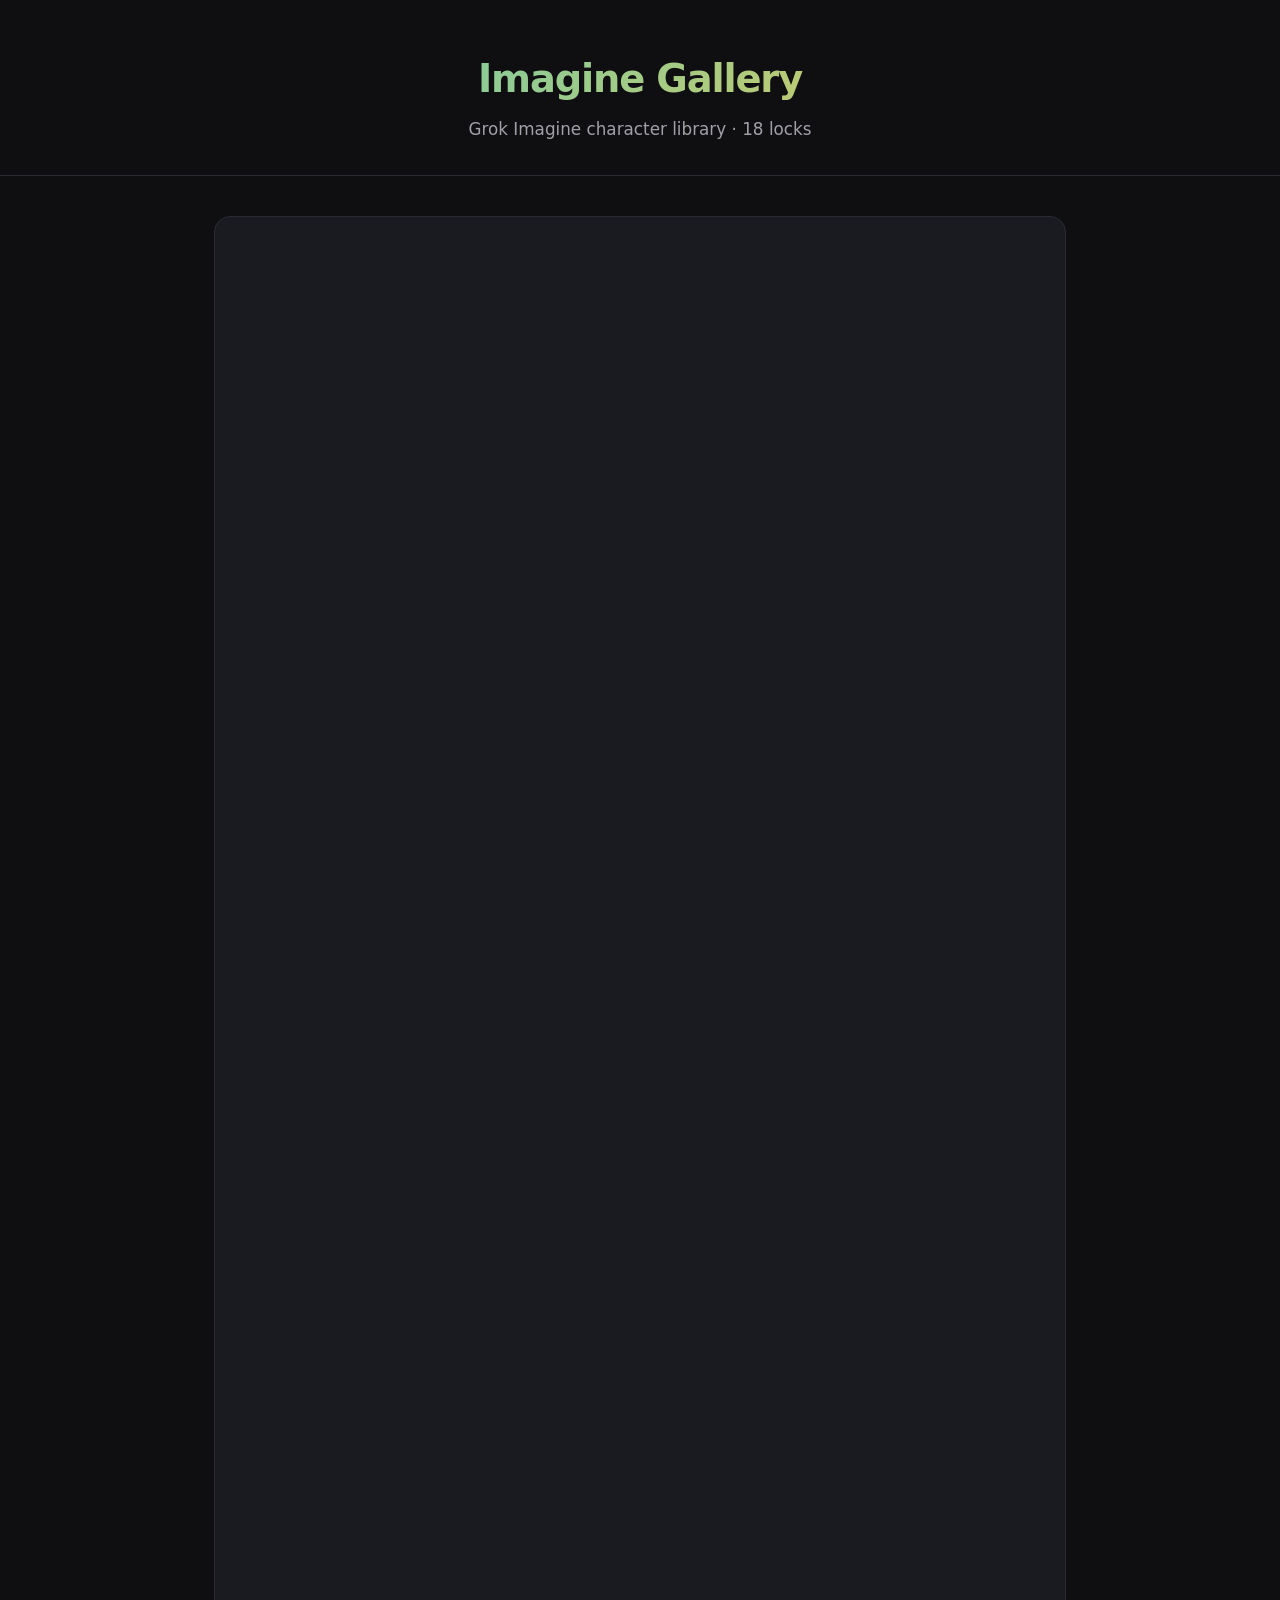
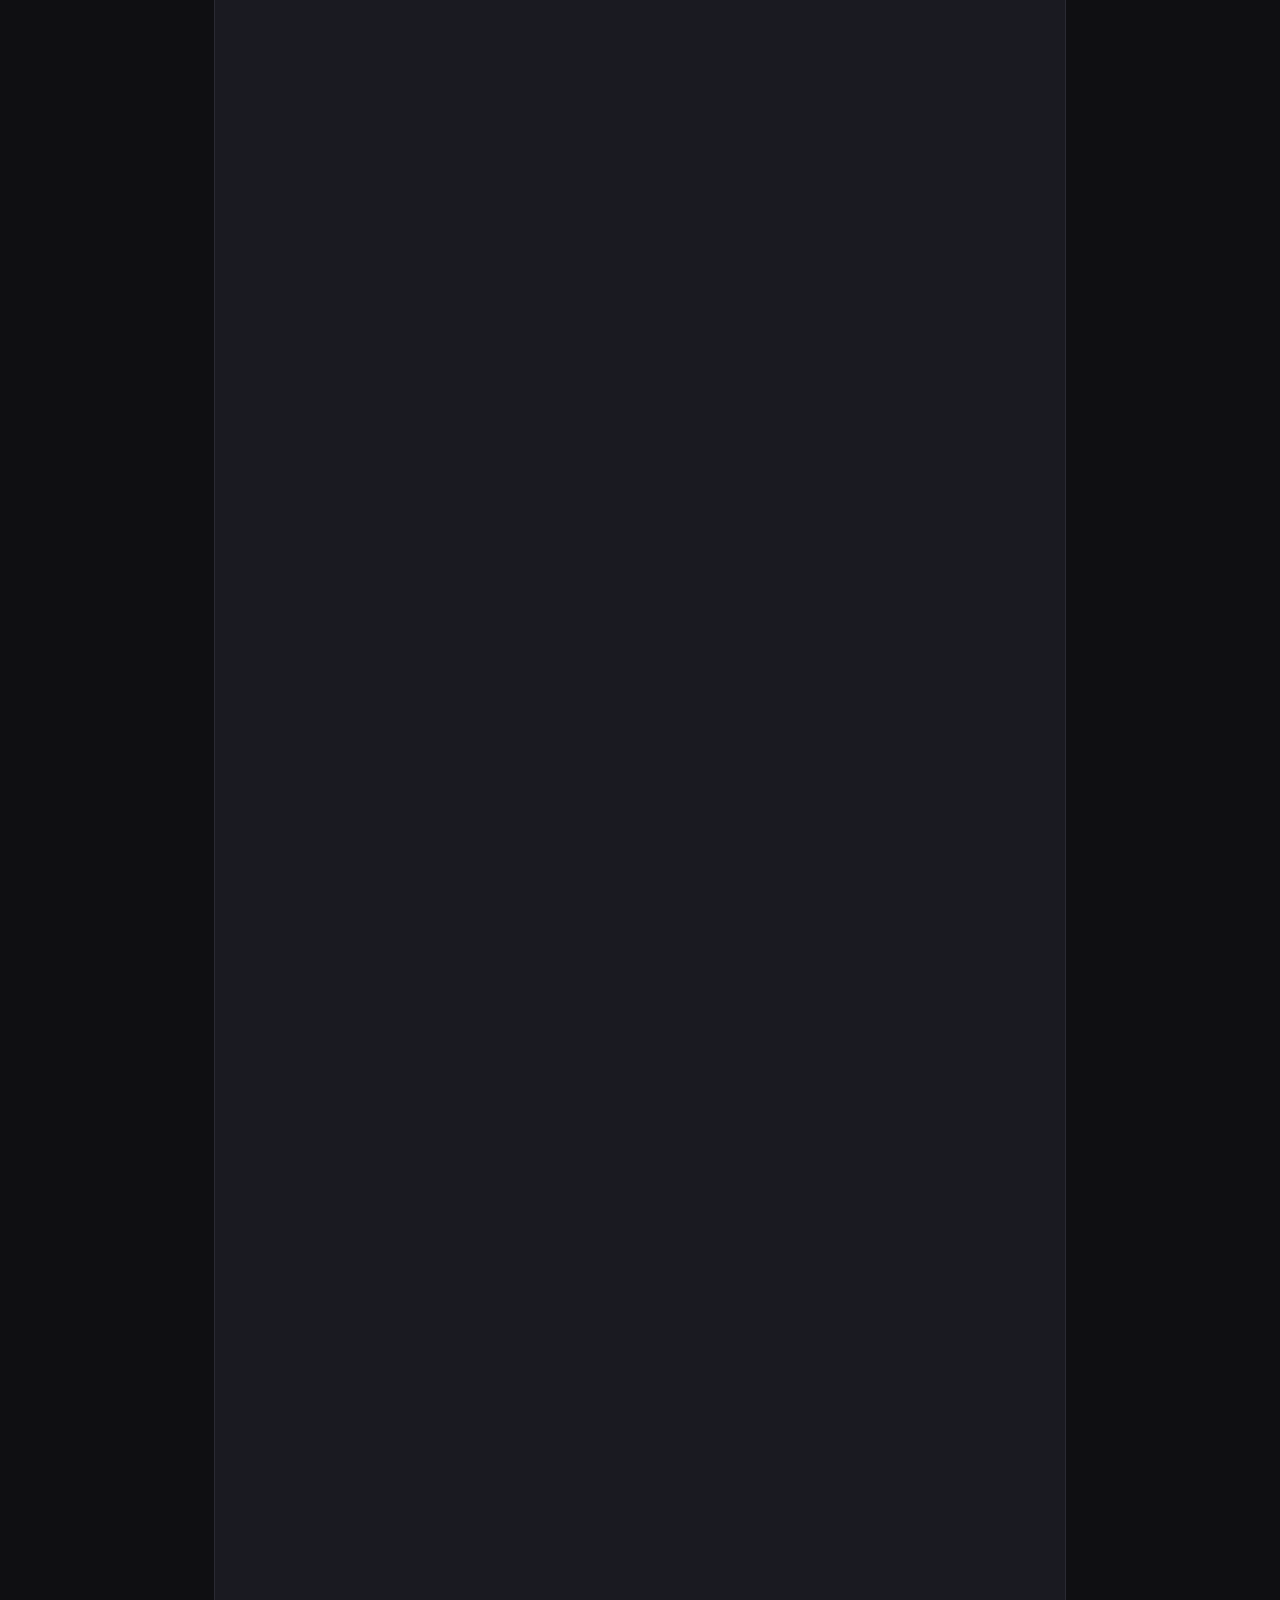
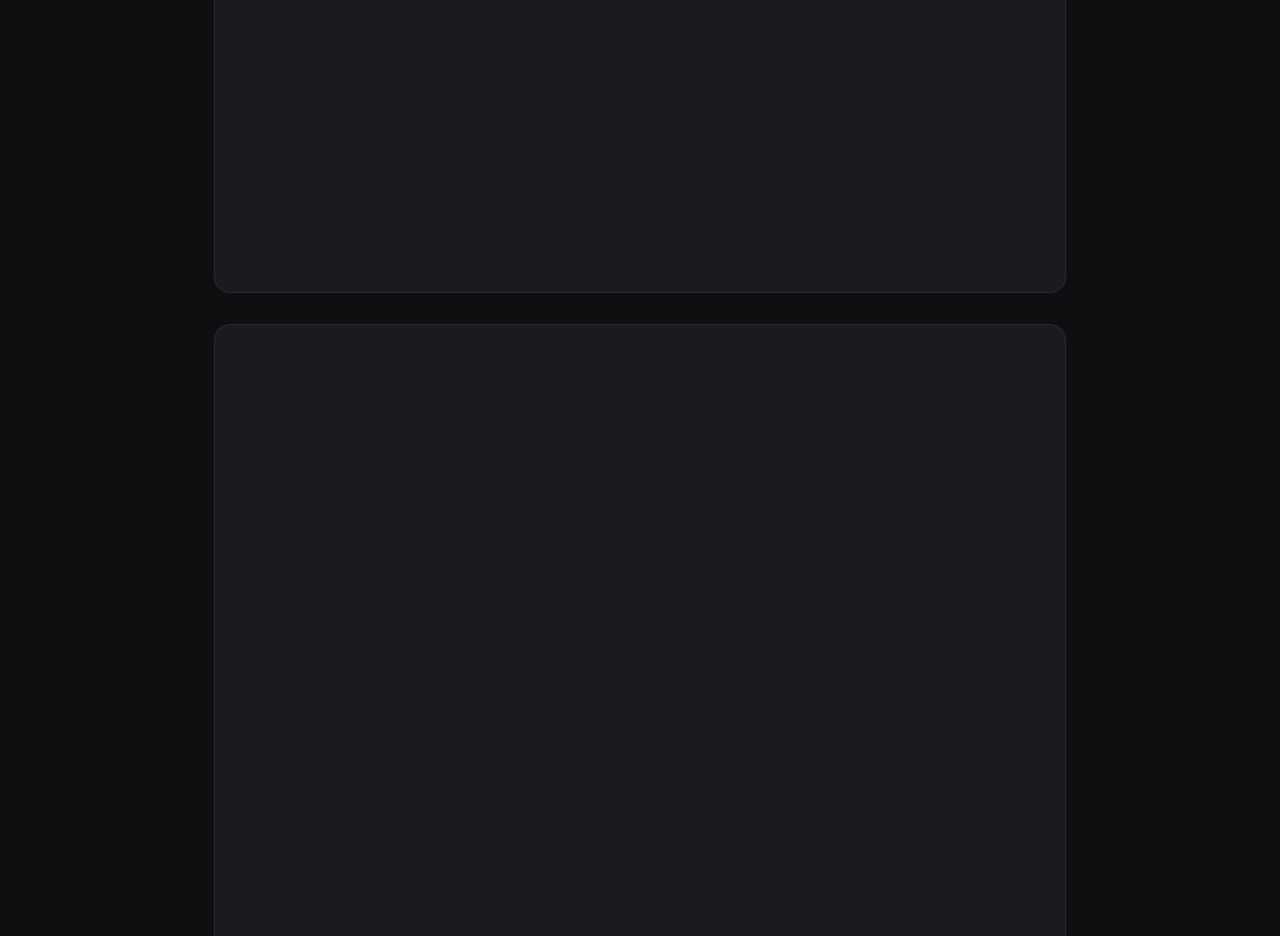
==== commit 0e3bc99a: "Show the autumn 2026 cast on the gallery site" ====
--- a/docs/index.html
+++ b/docs/index.html
@@ -6,12 +6,8 @@
   <meta name="description" content="Imagine Gallery — Grok Imagine character library and generation gallery.">
   <meta name="theme-color" content="#0f0f12">
   <title>Imagine Gallery — Character Library</title>
-
-  <!-- Faster DNS/TLS for remote image host (temporary until assets are self-hosted) -->
   <link rel="dns-prefetch" href="https://drive.google.com">
   <link rel="preconnect" href="https://drive.google.com" crossorigin>
-
-  <!-- Preload LCP candidate (first gallery image, mobile-friendly width) -->
   <link
     rel="preload"
     as="image"
@@ -24,6 +20,14 @@
     imagesizes="(max-width: 600px) 50vw, (max-width: 900px) 33vw, 280px"
     fetchpriority="high">
   <link rel="stylesheet" href="style.css">
+  <style>
+    .cast-grid { display: grid; grid-template-columns: repeat(auto-fill, minmax(220px, 1fr)); gap: 12px; margin-top: 16px; }
+    .cast-card { display: block; padding: 14px 14px 12px; border: 1px solid rgba(255,255,255,.12); border-radius: 12px; text-decoration: none; color: inherit; background: rgba(255,255,255,.03); }
+    .cast-card:hover { border-color: rgba(255,255,255,.28); }
+    .cast-card h3 { margin: 0 0 4px; font-size: 1.05rem; }
+    .cast-card p { margin: 0; font-size: .9rem; opacity: .82; }
+    .cast-card .meta { display: block; margin-top: 8px; font-size: .78rem; letter-spacing: .02em; opacity: .65; }
+  </style>
   <script>
     window.galleryImgFallback = function (img) {
       if (!img || img.dataset.fallbackApplied === "1") return;
@@ -45,25 +49,26 @@
       body.className = "post-card-body";
       body.setAttribute("role", "img");
       body.setAttribute("aria-label", label);
-
       var badge = document.createElement("span");
       badge.className = "post-card-badge";
       badge.textContent = "Offline media";
-
       var title = document.createElement("span");
       title.className = "post-card-title";
       title.textContent = "Thumbnail unavailable";
-
       var hint = document.createElement("span");
       hint.className = "post-card-id";
       hint.textContent = "Drop JPEG into docs/images";
-
       var caption = document.createElement("figcaption");
       caption.textContent = label;
-
       body.appendChild(badge);
       body.appendChild(title);
       body.appendChild(hint);
+      var link = figure.querySelector("a");
+      if (link) {
+        link.replaceChildren(body);
+        figure.replaceChildren(link, caption);
+        return;
+      }
       figure.replaceChildren(body, caption);
     };
   </script>
@@ -71,22 +76,40 @@
 <body>
   <header>
     <h1>Imagine Gallery</h1>
-    <p class="subtitle">Grok Imagine character library</p>
+    <p class="subtitle">Grok Imagine character library · 18 locks</p>
   </header>
 
   <main>
+    <section class="character-card" id="autumn-2026-cast">
+      <h2>Autumn 2026 cast</h2>
+      <p class="tagline">Sixteen regional locks added 2026-10-08 · ordinary-attractive, clothed documentary · portraits pending JPEG drop</p>
+      <div class="cast-grid">
+        <a class="cast-card" href="https://github.com/Kearney-Evan-MI/imagine-gallery/blob/main/characters/clare-hampshire/character-bible.md"><h3>Clare, 29</h3><p>Hampshire. Kitchen window, faded blue linen, mug.</p><span class="meta">LlvFU</span></a>
+        <a class="cast-card" href="https://github.com/Kearney-Evan-MI/imagine-gallery/blob/main/characters/marit-dutch/character-bible.md"><h3>Marit, 31</h3><p>Dutch. Bike path, grey knit, sandy hair.</p><span class="meta">63FQG</span></a>
+        <a class="cast-card" href="https://github.com/Kearney-Evan-MI/imagine-gallery/blob/main/characters/elise-northern-french/character-bible.md"><h3>Élise, 28</h3><p>Northern French. Cafe window, cream shirt, cardigan.</p><span class="meta">wKcrN</span></a>
+        <a class="cast-card" href="https://github.com/Kearney-Evan-MI/imagine-gallery/blob/main/characters/giulia-north-italian/character-bible.md"><h3>Giulia, 30</h3><p>Alpine Italian. Garden shade, olive shirt.</p><span class="meta">cTxyX</span></a>
+        <a class="cast-card" href="https://github.com/Kearney-Evan-MI/imagine-gallery/blob/main/characters/hannah-dorset/character-bible.md"><h3>Hannah, 32</h3><p>Dorset. Stone porch, chambray, dark hair.</p><span class="meta">tVdHn</span></a>
+        <a class="cast-card" href="https://github.com/Kearney-Evan-MI/imagine-gallery/blob/main/characters/sanne-dutch/character-bible.md"><h3>Sanne, 27</h3><p>Dutch coastal. Flower market, navy coat, tulips.</p><span class="meta">vnfSr</span></a>
+        <a class="cast-card" href="https://github.com/Kearney-Evan-MI/imagine-gallery/blob/main/characters/camille-northern-french/character-bible.md"><h3>Camille, 30</h3><p>Northern French. Bookshop aisle, short dark hair.</p><span class="meta">c93we</span></a>
+        <a class="cast-card" href="https://github.com/Kearney-Evan-MI/imagine-gallery/blob/main/characters/chiara-north-italian/character-bible.md"><h3>Chiara, 29</h3><p>Alpine Italian. Lakeside path, rust knit.</p><span class="meta">zuOMO</span></a>
+        <a class="cast-card" href="https://github.com/Kearney-Evan-MI/imagine-gallery/blob/main/characters/ruth-wiltshire/character-bible.md"><h3>Ruth, 31</h3><p>Wiltshire. Churchyard path, moss jumper.</p><span class="meta">oUxtY</span></a>
+        <a class="cast-card" href="https://github.com/Kearney-Evan-MI/imagine-gallery/blob/main/characters/niamh-irish/character-bible.md"><h3>Niamh, 28</h3><p>West of Ireland. Harbor wall, fisherman jumper.</p><span class="meta">Axo2b</span></a>
+        <a class="cast-card" href="https://github.com/Kearney-Evan-MI/imagine-gallery/blob/main/characters/lotte-dutch/character-bible.md"><h3>Lotte, 33</h3><p>Dutch inland. Canal bridge, black coat, striped scarf.</p><span class="meta">mCUrV</span></a>
+        <a class="cast-card" href="https://github.com/Kearney-Evan-MI/imagine-gallery/blob/main/characters/marta-north-italian/character-bible.md"><h3>Marta, 30</h3><p>Alpine Italian. Bakery counter, flour apron.</p><span class="meta">wCAjw</span></a>
+        <a class="cast-card" href="https://github.com/Kearney-Evan-MI/imagine-gallery/blob/main/characters/kate-hampshire/character-bible.md"><h3>Kate, 30</h3><p>Hampshire, London autumn. Corduroy trench, tartan scarf.</p><span class="meta">04sDh</span></a>
+        <a class="cast-card" href="https://github.com/Kearney-Evan-MI/imagine-gallery/blob/main/characters/lea-northern-french/character-bible.md"><h3>Léa, 29</h3><p>Northern French, Paris autumn. Wine leather skirt, wool coat.</p><span class="meta">MGUTR</span></a>
+        <a class="cast-card" href="https://github.com/Kearney-Evan-MI/imagine-gallery/blob/main/characters/elena-north-italian/character-bible.md"><h3>Elena, 31</h3><p>Alpine Italian, Milan autumn. Olive knit, suede midi.</p><span class="meta">Pt95D</span></a>
+        <a class="cast-card" href="https://github.com/Kearney-Evan-MI/imagine-gallery/blob/main/characters/fleur-dutch/character-bible.md"><h3>Fleur, 32</h3><p>Dutch practical autumn. Long wool, canal bike.</p><span class="meta">3WDLy</span></a>
+      </div>
+      <div class="links">
+        <a href="https://github.com/Kearney-Evan-MI/imagine-gallery/blob/main/characters/README.md">Full roster</a>
+        <a href="https://github.com/Kearney-Evan-MI/imagine-gallery/blob/main/sessions/2026-10-08-autumn-cast.md">Session log</a>
+      </div>
+    </section>
+
     <section class="character-card" id="green-eyed-woman">
       <h2>Green-Eyed Woman</h2>
       <p class="tagline">Photorealistic original character · consistent identity lock across generations</p>
-
-      <!--
-        Performance notes:
-        - First image is eager + fetchpriority=high (LCP).
-        - Remaining images lazy-load + async decode.
-        - width/height + CSS aspect-ratio prevent CLS.
-        - thumbnail URLs reduce bytes vs full Drive "uc?export=view" files.
-        - sizes matches the gallery grid so the browser picks a small enough candidate.
-      -->
       <div class="gallery-grid">
         <figure>
           <img
@@ -108,7 +131,7 @@
           <figcaption>Kneeling, arms outstretched (latest)</figcaption>
         </figure>
         <figure class="post-card">
-          <a class="post-card-link" href="https://grok.com/imagine/post/ff0116d1-7647-49a9-a4a1-7c05b5e80c7f" target="_blank" rel="noopener noreferrer">
+          <a class="post-card-link" href="https://grok.com/imagine/post/ff0116d1-7647-49a9-a4a1-7c05b5e80c7f" target="_blank" rel="noopener noreferrer" aria-label="Grok post set on Grok (opens in new tab)">
             <div class="post-card-body">
               <span class="post-card-badge">New · 2026-09-11</span>
               <span class="post-card-title">Grok post set</span>
@@ -119,61 +142,18 @@
           <figcaption>New post images (JPEG drop pending)</figcaption>
         </figure>
         <figure>
-          <img
-            src="https://drive.google.com/thumbnail?id=1C8Iq74pIOMAcQvuOHcKhRvfVTPlYUSRJ&sz=w800"
-            srcset="
-              https://drive.google.com/thumbnail?id=1C8Iq74pIOMAcQvuOHcKhRvfVTPlYUSRJ&sz=w400 400w,
-              https://drive.google.com/thumbnail?id=1C8Iq74pIOMAcQvuOHcKhRvfVTPlYUSRJ&sz=w800 800w,
-              https://drive.google.com/thumbnail?id=1C8Iq74pIOMAcQvuOHcKhRvfVTPlYUSRJ&sz=w1200 1200w
-            "
-            sizes="(max-width: 600px) 50vw, (max-width: 900px) 33vw, 280px"
-            width="800"
-            height="533"
-            alt="Kneeling prior generation"
-            data-fallback="images/placeholder.png"
-            loading="lazy"
-            decoding="async"
-            onerror="window.galleryImgFallback(this)">
+          <img src="https://drive.google.com/thumbnail?id=1C8Iq74pIOMAcQvuOHcKhRvfVTPlYUSRJ&sz=w800" srcset="https://drive.google.com/thumbnail?id=1C8Iq74pIOMAcQvuOHcKhRvfVTPlYUSRJ&sz=w400 400w, https://drive.google.com/thumbnail?id=1C8Iq74pIOMAcQvuOHcKhRvfVTPlYUSRJ&sz=w800 800w, https://drive.google.com/thumbnail?id=1C8Iq74pIOMAcQvuOHcKhRvfVTPlYUSRJ&sz=w1200 1200w" sizes="(max-width: 600px) 50vw, (max-width: 900px) 33vw, 280px" width="800" height="533" alt="Kneeling prior generation" data-fallback="images/placeholder.png" loading="lazy" decoding="async" onerror="window.galleryImgFallback(this)">
           <figcaption>Kneeling prior</figcaption>
         </figure>
         <figure>
-          <img
-            src="https://drive.google.com/thumbnail?id=1r6g3HKw_hpnAwHabDjDZ9Hx1Uke_uOT0&sz=w800"
-            srcset="
-              https://drive.google.com/thumbnail?id=1r6g3HKw_hpnAwHabDjDZ9Hx1Uke_uOT0&sz=w400 400w,
-              https://drive.google.com/thumbnail?id=1r6g3HKw_hpnAwHabDjDZ9Hx1Uke_uOT0&sz=w800 800w,
-              https://drive.google.com/thumbnail?id=1r6g3HKw_hpnAwHabDjDZ9Hx1Uke_uOT0&sz=w1200 1200w
-            "
-            sizes="(max-width: 600px) 50vw, (max-width: 900px) 33vw, 280px"
-            width="800"
-            height="533"
-            alt="Plank / hands-and-knees pose"
-            data-fallback="images/placeholder.png"
-            loading="lazy"
-            decoding="async"
-            onerror="window.galleryImgFallback(this)">
+          <img src="https://drive.google.com/thumbnail?id=1r6g3HKw_hpnAwHabDjDZ9Hx1Uke_uOT0&sz=w800" srcset="https://drive.google.com/thumbnail?id=1r6g3HKw_hpnAwHabDjDZ9Hx1Uke_uOT0&sz=w400 400w, https://drive.google.com/thumbnail?id=1r6g3HKw_hpnAwHabDjDZ9Hx1Uke_uOT0&sz=w800 800w, https://drive.google.com/thumbnail?id=1r6g3HKw_hpnAwHabDjDZ9Hx1Uke_uOT0&sz=w1200 1200w" sizes="(max-width: 600px) 50vw, (max-width: 900px) 33vw, 280px" width="800" height="533" alt="Plank / hands-and-knees pose" data-fallback="images/placeholder.png" loading="lazy" decoding="async" onerror="window.galleryImgFallback(this)">
           <figcaption>Hands-and-knees pose</figcaption>
         </figure>
         <figure>
-          <img
-            src="https://drive.google.com/thumbnail?id=1KJvIO2tZKSsvoiypkw790GttbvlDcIOa&sz=w800"
-            srcset="
-              https://drive.google.com/thumbnail?id=1KJvIO2tZKSsvoiypkw790GttbvlDcIOa&sz=w400 400w,
-              https://drive.google.com/thumbnail?id=1KJvIO2tZKSsvoiypkw790GttbvlDcIOa&sz=w800 800w,
-              https://drive.google.com/thumbnail?id=1KJvIO2tZKSsvoiypkw790GttbvlDcIOa&sz=w1200 1200w
-            "
-            sizes="(max-width: 600px) 50vw, (max-width: 900px) 33vw, 280px"
-            width="800"
-            height="533"
-            alt="Sitting on bed edge"
-            data-fallback="images/placeholder.png"
-            loading="lazy"
-            decoding="async"
-            onerror="window.galleryImgFallback(this)">
+          <img src="https://drive.google.com/thumbnail?id=1KJvIO2tZKSsvoiypkw790GttbvlDcIOa&sz=w800" srcset="https://drive.google.com/thumbnail?id=1KJvIO2tZKSsvoiypkw790GttbvlDcIOa&sz=w400 400w, https://drive.google.com/thumbnail?id=1KJvIO2tZKSsvoiypkw790GttbvlDcIOa&sz=w800 800w, https://drive.google.com/thumbnail?id=1KJvIO2tZKSsvoiypkw790GttbvlDcIOa&sz=w1200 1200w" sizes="(max-width: 600px) 50vw, (max-width: 900px) 33vw, 280px" width="800" height="533" alt="Sitting on bed edge" data-fallback="images/placeholder.png" loading="lazy" decoding="async" onerror="window.galleryImgFallback(this)">
           <figcaption>Sitting on bed edge</figcaption>
         </figure>
       </div>
-
       <div class="details">
         <h3>Core Look</h3>
         <ul>
@@ -183,47 +163,41 @@
           <li>Wide, joyful open-mouthed smile</li>
           <li>Turquoise ribbed tank top + yellow skirt/shorts</li>
         </ul>
-
         <h3>Signature Mood</h3>
         <p>Lively, candid, energetic, intimate, approachable. Soft natural daylight, modern apartments with city views, wooden floors.</p>
-
         <h3>Key Generations (UUIDs)</h3>
         <ul class="uuids">
-          <li><code>ff0116d1-7647-49a9-a4a1-7c05b5e80c7f</code> — New post set (2026-09-11) · <a href="https://grok.com/imagine/post/ff0116d1-7647-49a9-a4a1-7c05b5e80c7f" target="_blank" rel="noopener noreferrer">open post</a></li>
+          <li><code>ff0116d1-7647-49a9-a4a1-7c05b5e80c7f</code> — New post set (2026-09-11) · <a href="https://grok.com/imagine/post/ff0116d1-7647-49a9-a4a1-7c05b5e80c7f">open post</a></li>
           <li><code>6a1a0a3d-eca0-4f3b-b2f2-8752bdda856b</code> — Kneeling, arms outstretched</li>
           <li><code>7f08a2b1-97cc-4d8e-bd88-62535eea6cc4</code> — Kneeling, arms outstretched (prior)</li>
           <li>Original refs: <code>@8474ea85-0287-4877-a905-f0b848b40eea</code>, <code>@a4d36878-e1aa-4610-a567-0e1caf9e55fd</code>, <code>@6ef8dfcf-188a-48df-8f89-b3aae3867443</code>, <code>@0dce1ee3-8f0f-4363-a1e0-1a595f35a454</code></li>
         </ul>
       </div>
-
       <div class="links">
-        <a href="https://github.com/Kearney-Evan-MI/imagine-gallery/blob/main/characters/green-eyed-woman/character-bible.md" target="_blank" rel="noopener noreferrer">Character Bible</a>
-        <a href="https://github.com/Kearney-Evan-MI/imagine-gallery/blob/main/characters/green-eyed-woman/prompts/kneeling-arms-outstretched.md" target="_blank" rel="noopener noreferrer">Exact Prompt</a>
-        <a href="https://github.com/Kearney-Evan-MI/imagine-gallery/blob/main/sessions/2026-08-01-green-eyed-woman.md" target="_blank" rel="noopener noreferrer">Session Log</a>
-        <a href="https://github.com/Kearney-Evan-MI/imagine-gallery/blob/main/sessions/2026-09-11-grok-post-ff0116d1.md" target="_blank" rel="noopener noreferrer">Latest Session</a>
-        <a href="https://grok.com/imagine/post/ff0116d1-7647-49a9-a4a1-7c05b5e80c7f" target="_blank" rel="noopener noreferrer">Grok Post</a>
-        <a href="https://github.com/Kearney-Evan-MI/imagine-gallery" target="_blank" rel="noopener noreferrer">Full Repo</a>
+        <a href="https://github.com/Kearney-Evan-MI/imagine-gallery/blob/main/characters/green-eyed-woman/character-bible.md">Character Bible</a>
+        <a href="https://github.com/Kearney-Evan-MI/imagine-gallery/blob/main/characters/green-eyed-woman/prompts/kneeling-arms-outstretched.md">Exact Prompt</a>
+        <a href="https://github.com/Kearney-Evan-MI/imagine-gallery/blob/main/sessions/2026-08-01-green-eyed-woman.md">Session Log</a>
+        <a href="https://github.com/Kearney-Evan-MI/imagine-gallery/blob/main/sessions/2026-09-11-grok-post-ff0116d1.md">Latest Session</a>
+        <a href="https://grok.com/imagine/post/ff0116d1-7647-49a9-a4a1-7c05b5e80c7f">Grok Post</a>
       </div>
     </section>
 
     <section class="character-card" id="new-forest-spunk">
       <h2>New Forest Spunk</h2>
       <p class="tagline">Hampshire / Solent / New Forest type · scrappy summer heatwave lock</p>
-
       <div class="gallery-grid">
         <figure class="post-card">
-          <a class="post-card-link" href="https://github.com/Kearney-Evan-MI/imagine-gallery/blob/main/characters/new-forest-spunk/character-bible.md" target="_blank" rel="noopener noreferrer">
+          <a class="post-card-link" href="https://github.com/Kearney-Evan-MI/imagine-gallery/blob/main/characters/new-forest-spunk/character-bible.md" aria-label="New Forest Spunk character bible on GitHub">
             <div class="post-card-body">
               <span class="post-card-badge">Pending media</span>
               <span class="post-card-title">Outdoor festival set</span>
               <span class="post-card-id">JPEG drop not committed yet</span>
-              <span class="post-card-cta">See character bible (opens in new tab) →</span>
+              <span class="post-card-cta">See character bible →</span>
             </div>
           </a>
           <figcaption>Local web images pending · bible is source of truth</figcaption>
         </figure>
       </div>
-
       <div class="details">
         <h3>Core Look</h3>
         <ul>
@@ -233,22 +207,19 @@
           <li>Lean-athletic outdoor build</li>
           <li>Summer default: light shirt tied at waist + blue jeans</li>
         </ul>
-
         <h3>Signature Mood</h3>
-        <p>Scrappy, free-spirited, quietly amused. Natural daylight, heatwave outdoor fields and woodland edges — candid documentary feel, not polished glamour.</p>
-      </div>
-
+        <p>Scrappy, free-spirited, quietly amused. Natural daylight, heatwave outdoor fields and woodland edges.</p>
+      </div>
       <div class="links">
-        <a href="https://github.com/Kearney-Evan-MI/imagine-gallery/blob/main/characters/new-forest-spunk/character-bible.md" target="_blank" rel="noopener noreferrer">Character Bible</a>
-        <a href="https://github.com/Kearney-Evan-MI/imagine-gallery/blob/main/characters/new-forest-spunk/versions/v1.0.0.md" target="_blank" rel="noopener noreferrer">v1.0.0</a>
-        <a href="https://github.com/Kearney-Evan-MI/imagine-gallery" target="_blank" rel="noopener noreferrer">Full Repo</a>
+        <a href="https://github.com/Kearney-Evan-MI/imagine-gallery/blob/main/characters/new-forest-spunk/character-bible.md">Character Bible</a>
+        <a href="https://github.com/Kearney-Evan-MI/imagine-gallery/blob/main/characters/new-forest-spunk/versions/v1.0.0.md">v1.0.0</a>
       </div>
     </section>
 
     <section class="note">
-      <p><strong>How to use with Grok:</strong> Tag <code>@ff0116d1-7647-49a9-a4a1-7c05b5e80c7f</code> plus the original refs listed above, or say <code>use the green-eyed woman from my imagine-gallery repo</code>.</p>
-      <p>Images are loaded via sized Google Drive thumbnails for faster mobile loads. Drop downloaded JPEGs into <code>docs/images/</code> (and enable Git LFS for full-resolution originals) to replace temporary cards and remote thumbnails with self-hosted assets.</p>
-      <p><strong>Live site:</strong> <a href="https://kearney-evan-mi.github.io/imagine-gallery/">kearney-evan-mi.github.io/imagine-gallery</a> (deployed from <code>docs/</code> via GitHub Actions).</p>
+      <p><strong>How to use with Grok:</strong> name a slug such as <code>characters/kate-hampshire</code>, or tag <code>@ff0116d1-7647-49a9-a4a1-7c05b5e80c7f</code> for the green-eyed woman.</p>
+      <p>Autumn cast cards link to bibles. Drop JPEGs into <code>docs/images/</code> to replace the text cards with portraits.</p>
+      <p><strong>Live site:</strong> <a href="https://kearney-evan-mi.github.io/imagine-gallery/">kearney-evan-mi.github.io/imagine-gallery</a></p>
     </section>
   </main>
 
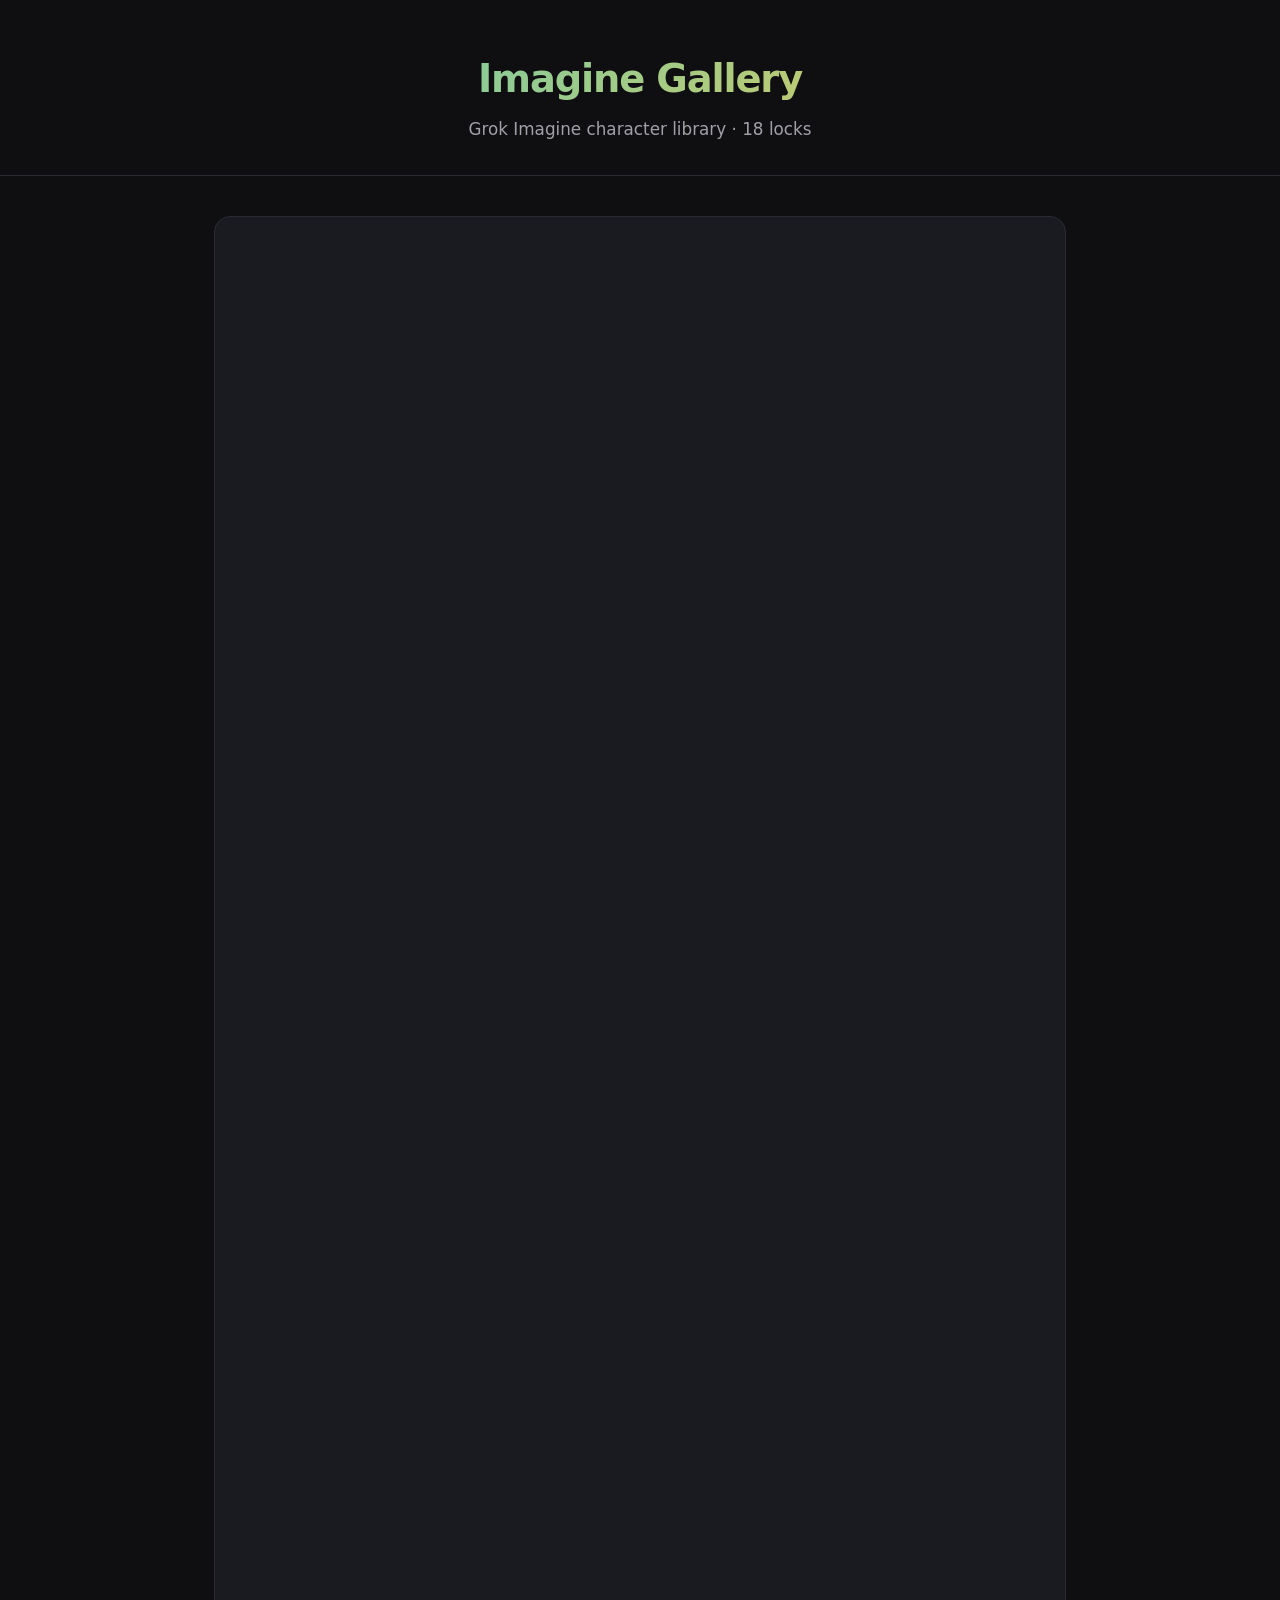
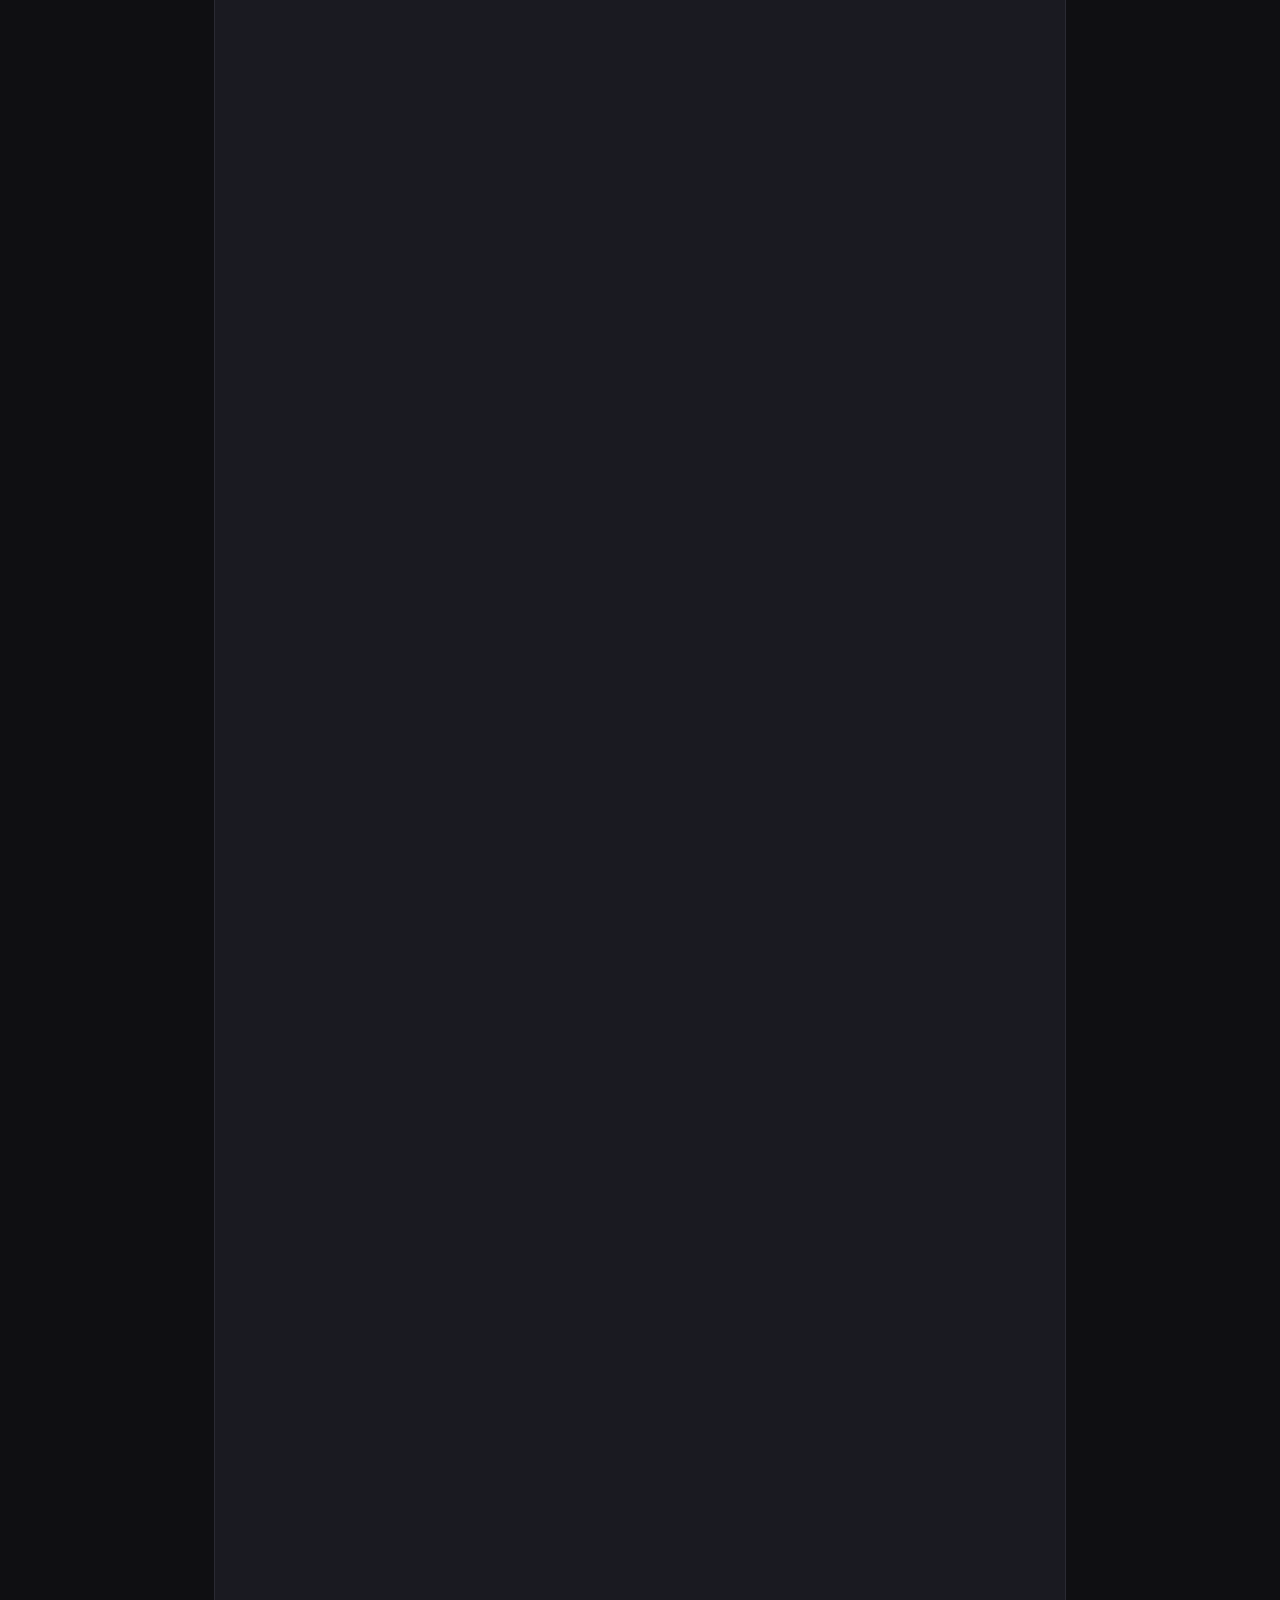
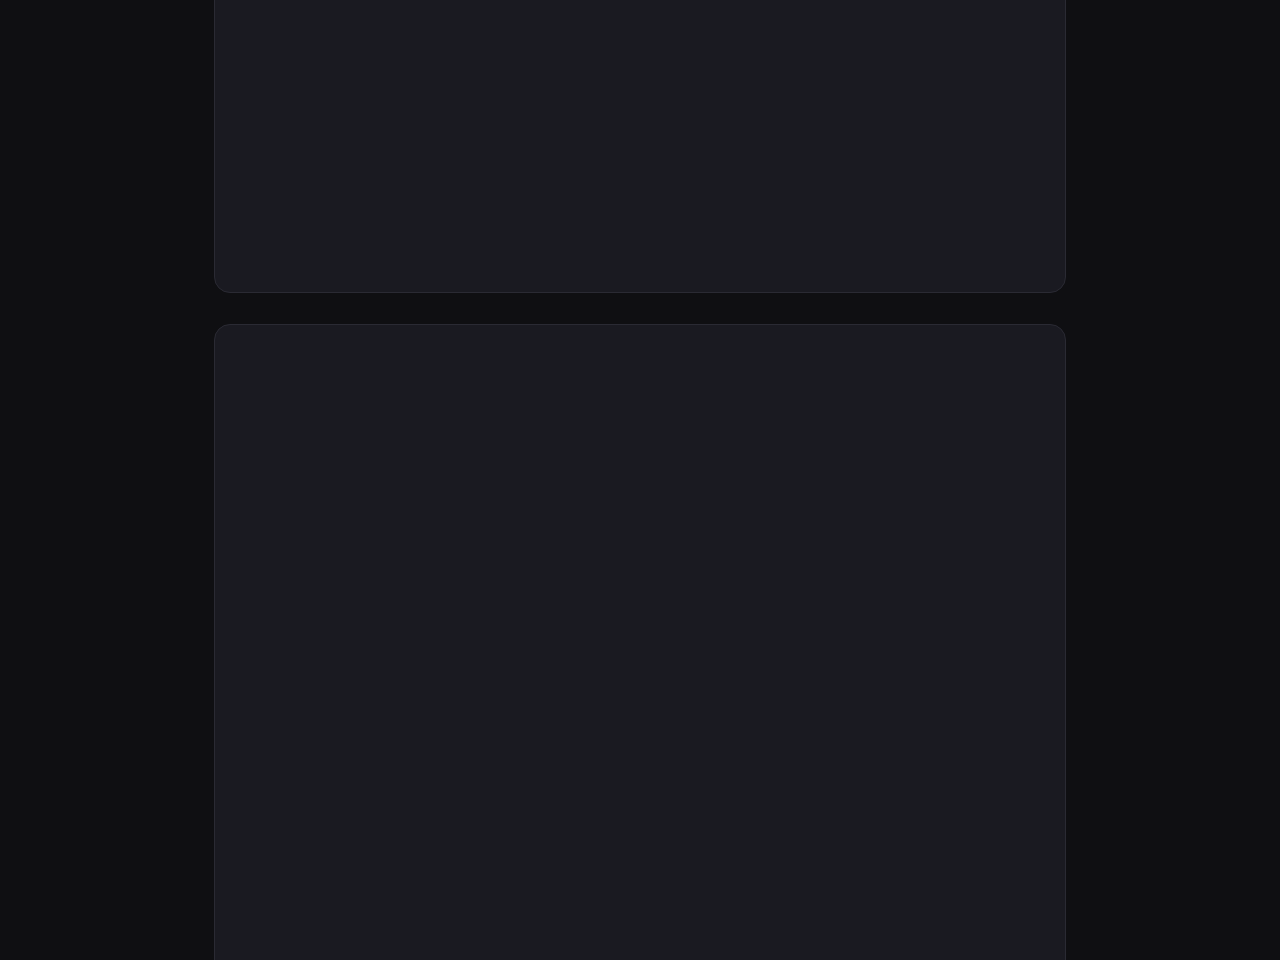
==== commit 9de98ddd: "Resolve Grok input into the JSON payload Grok needs Co-authored-by: Kearney-Evan-MI <38550878+Kearne" ====
--- a/docs/index.html
+++ b/docs/index.html
@@ -217,7 +217,7 @@
     </section>
 
     <section class="note">
-      <p><strong>How to use with Grok:</strong> name a slug such as <code>characters/kate-hampshire</code>, or tag <code>@ff0116d1-7647-49a9-a4a1-7c05b5e80c7f</code> for the green-eyed woman.</p>
+      <p><strong>How to use with Grok:</strong> run <code>python3 scripts/resolve_grok_input.py "&lt;input&gt;"</code> and return <code>grok_return</code>. Name a slug such as <code>characters/kate-hampshire</code>, or tag <code>@ff0116d1-7647-49a9-a4a1-7c05b5e80c7f</code> for the green-eyed woman. Catalog: <a href="grok.json"><code>grok.json</code></a>.</p>
       <p>Autumn cast cards link to bibles. Drop JPEGs into <code>docs/images/</code> to replace the text cards with portraits.</p>
       <p><strong>Live site:</strong> <a href="https://kearney-evan-mi.github.io/imagine-gallery/">kearney-evan-mi.github.io/imagine-gallery</a></p>
     </section>
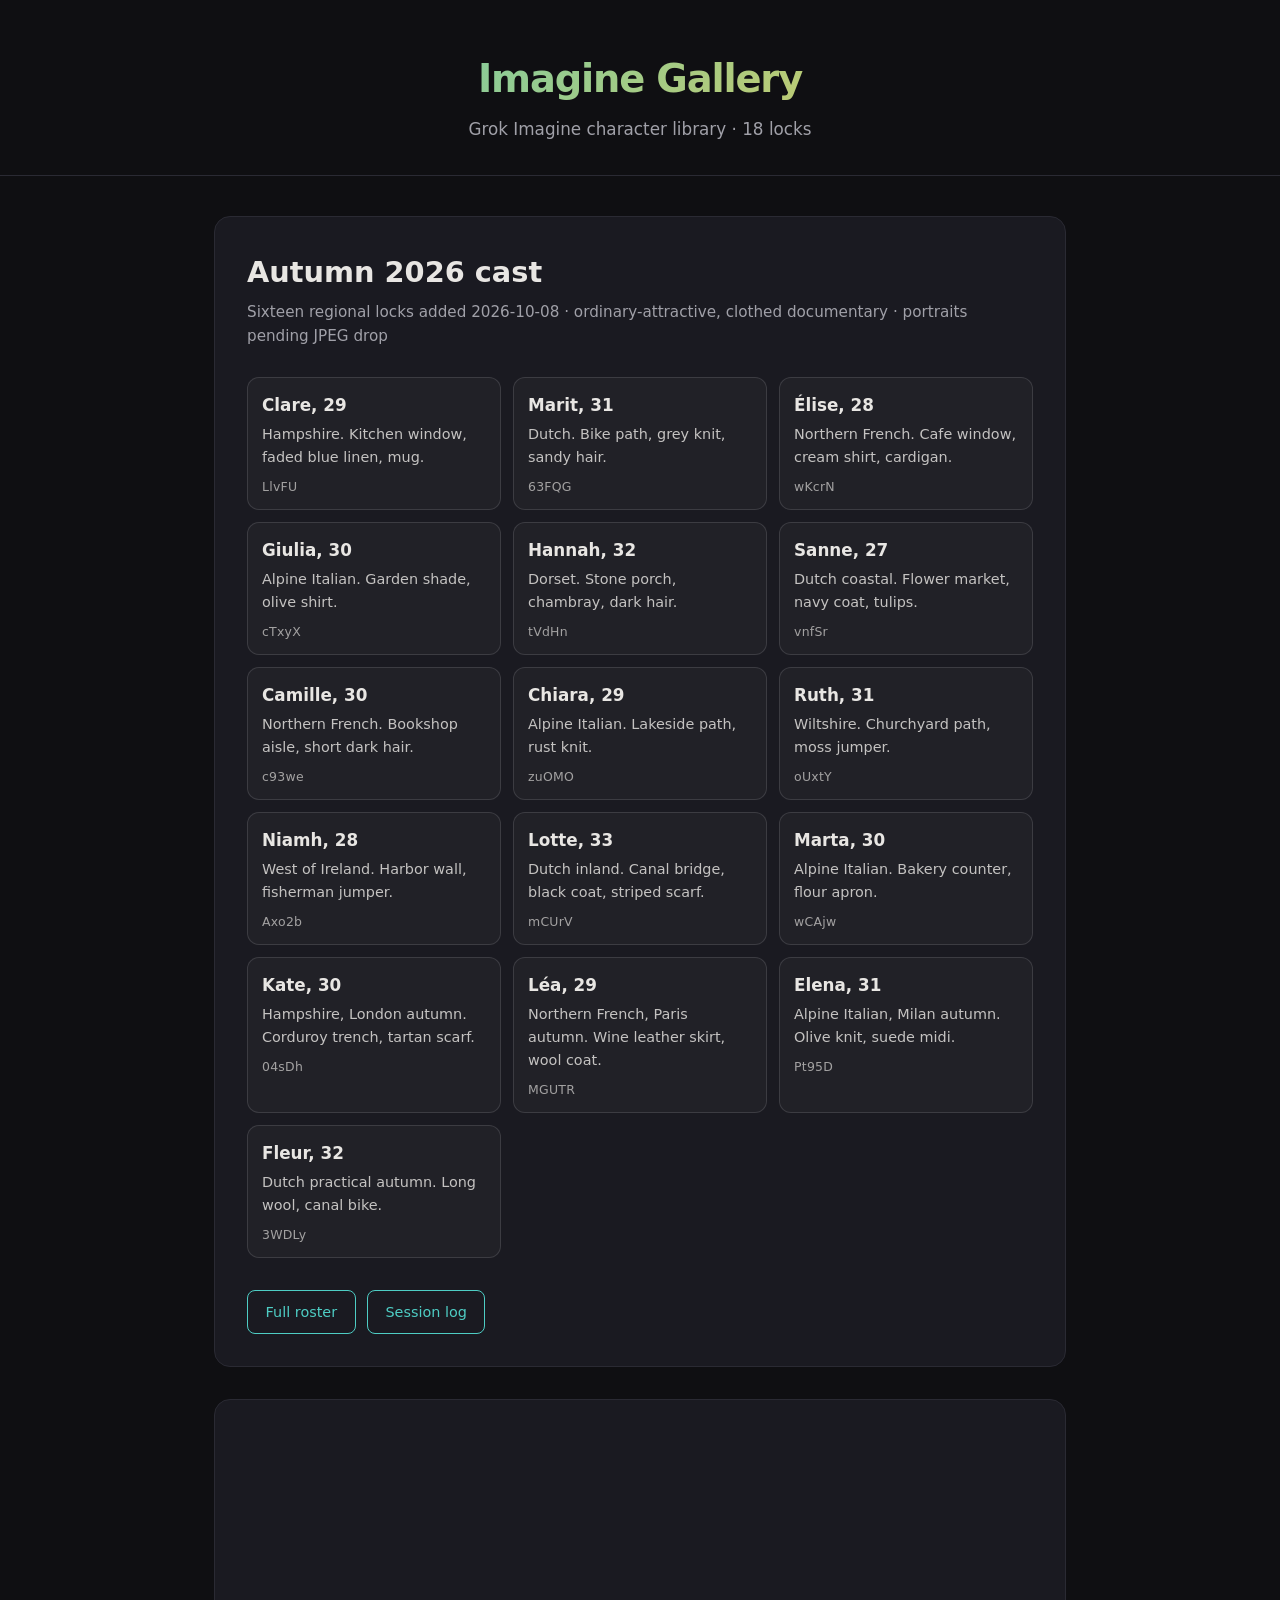
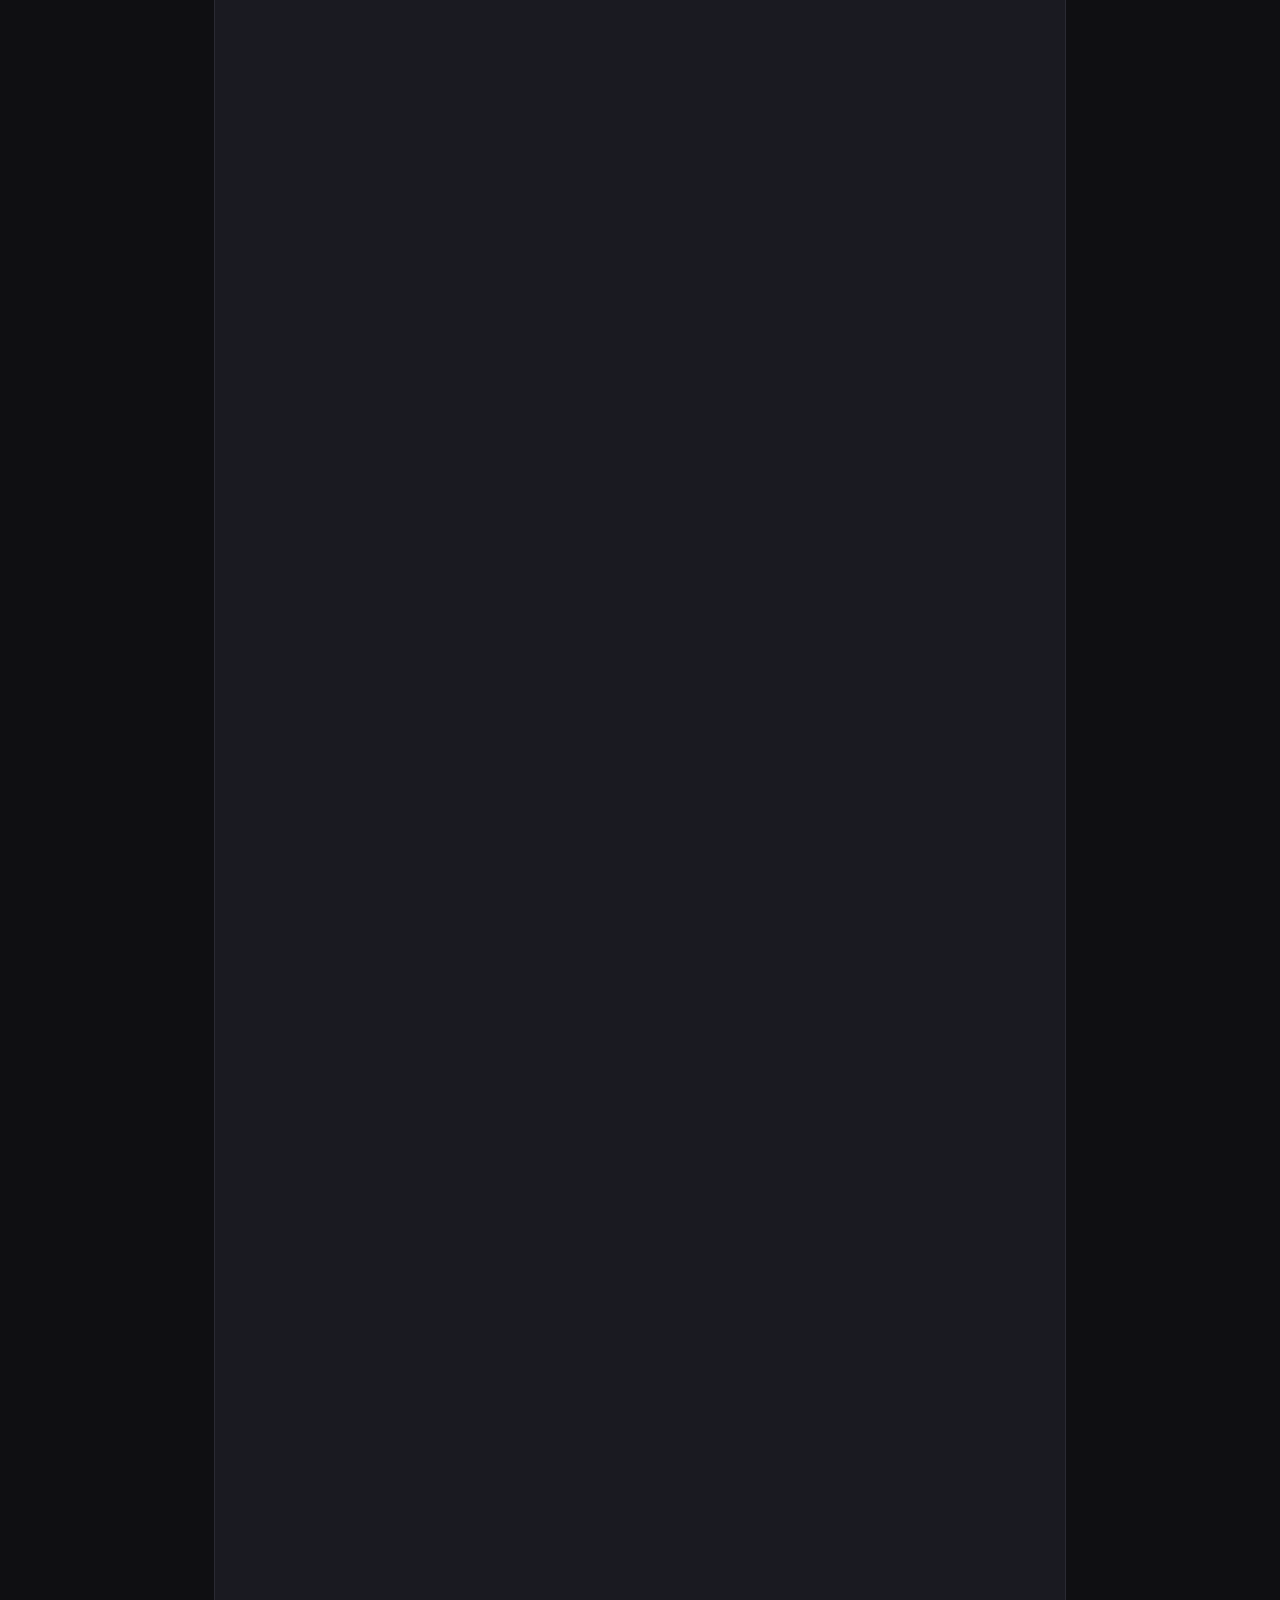
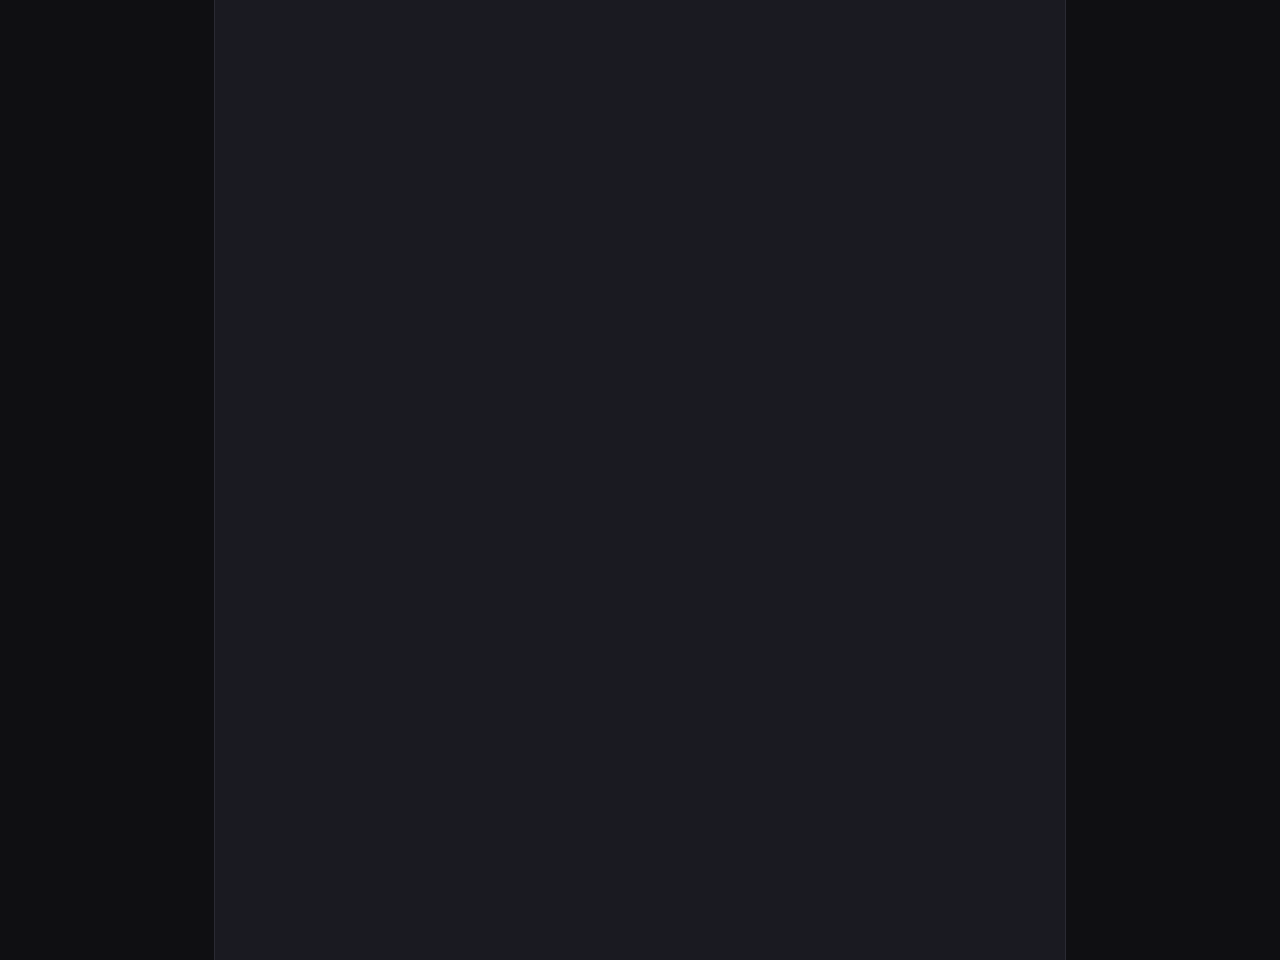
==== commit f511249b: "Tune gallery image loading for below-the-fold Drive thumbnails Co-authored-by: Kearney-Evan-MI <3855" ====
--- a/docs/index.html
+++ b/docs/index.html
@@ -6,28 +6,9 @@
   <meta name="description" content="Imagine Gallery — Grok Imagine character library and generation gallery.">
   <meta name="theme-color" content="#0f0f12">
   <title>Imagine Gallery — Character Library</title>
-  <link rel="dns-prefetch" href="https://drive.google.com">
-  <link rel="preconnect" href="https://drive.google.com" crossorigin>
-  <link
-    rel="preload"
-    as="image"
-    href="https://drive.google.com/thumbnail?id=1E7ZOisCM43JLANxJ77WEw1CzBdegdSpI&sz=w800"
-    imagesrcset="
-      https://drive.google.com/thumbnail?id=1E7ZOisCM43JLANxJ77WEw1CzBdegdSpI&sz=w400 400w,
-      https://drive.google.com/thumbnail?id=1E7ZOisCM43JLANxJ77WEw1CzBdegdSpI&sz=w800 800w,
-      https://drive.google.com/thumbnail?id=1E7ZOisCM43JLANxJ77WEw1CzBdegdSpI&sz=w1200 1200w
-    "
-    imagesizes="(max-width: 600px) 50vw, (max-width: 900px) 33vw, 280px"
-    fetchpriority="high">
+  <link rel="preconnect" href="https://drive.google.com">
+  <link rel="preconnect" href="https://lh3.googleusercontent.com">
   <link rel="stylesheet" href="style.css">
-  <style>
-    .cast-grid { display: grid; grid-template-columns: repeat(auto-fill, minmax(220px, 1fr)); gap: 12px; margin-top: 16px; }
-    .cast-card { display: block; padding: 14px 14px 12px; border: 1px solid rgba(255,255,255,.12); border-radius: 12px; text-decoration: none; color: inherit; background: rgba(255,255,255,.03); }
-    .cast-card:hover { border-color: rgba(255,255,255,.28); }
-    .cast-card h3 { margin: 0 0 4px; font-size: 1.05rem; }
-    .cast-card p { margin: 0; font-size: .9rem; opacity: .82; }
-    .cast-card .meta { display: block; margin-top: 8px; font-size: .78rem; letter-spacing: .02em; opacity: .65; }
-  </style>
   <script>
     window.galleryImgFallback = function (img) {
       if (!img || img.dataset.fallbackApplied === "1") return;
@@ -124,9 +105,9 @@
             height="533"
             alt="Kneeling, arms outstretched – latest"
             data-fallback="images/placeholder.png"
-            loading="eager"
+            loading="lazy"
             decoding="async"
-            fetchpriority="high"
+            fetchpriority="low"
             onerror="window.galleryImgFallback(this)">
           <figcaption>Kneeling, arms outstretched (latest)</figcaption>
         </figure>
@@ -142,15 +123,15 @@
           <figcaption>New post images (JPEG drop pending)</figcaption>
         </figure>
         <figure>
-          <img src="https://drive.google.com/thumbnail?id=1C8Iq74pIOMAcQvuOHcKhRvfVTPlYUSRJ&sz=w800" srcset="https://drive.google.com/thumbnail?id=1C8Iq74pIOMAcQvuOHcKhRvfVTPlYUSRJ&sz=w400 400w, https://drive.google.com/thumbnail?id=1C8Iq74pIOMAcQvuOHcKhRvfVTPlYUSRJ&sz=w800 800w, https://drive.google.com/thumbnail?id=1C8Iq74pIOMAcQvuOHcKhRvfVTPlYUSRJ&sz=w1200 1200w" sizes="(max-width: 600px) 50vw, (max-width: 900px) 33vw, 280px" width="800" height="533" alt="Kneeling prior generation" data-fallback="images/placeholder.png" loading="lazy" decoding="async" onerror="window.galleryImgFallback(this)">
+          <img src="https://drive.google.com/thumbnail?id=1C8Iq74pIOMAcQvuOHcKhRvfVTPlYUSRJ&sz=w800" srcset="https://drive.google.com/thumbnail?id=1C8Iq74pIOMAcQvuOHcKhRvfVTPlYUSRJ&sz=w400 400w, https://drive.google.com/thumbnail?id=1C8Iq74pIOMAcQvuOHcKhRvfVTPlYUSRJ&sz=w800 800w, https://drive.google.com/thumbnail?id=1C8Iq74pIOMAcQvuOHcKhRvfVTPlYUSRJ&sz=w1200 1200w" sizes="(max-width: 600px) 50vw, (max-width: 900px) 33vw, 280px" width="800" height="533" alt="Kneeling prior generation" data-fallback="images/placeholder.png" loading="lazy" decoding="async" fetchpriority="low" onerror="window.galleryImgFallback(this)">
           <figcaption>Kneeling prior</figcaption>
         </figure>
         <figure>
-          <img src="https://drive.google.com/thumbnail?id=1r6g3HKw_hpnAwHabDjDZ9Hx1Uke_uOT0&sz=w800" srcset="https://drive.google.com/thumbnail?id=1r6g3HKw_hpnAwHabDjDZ9Hx1Uke_uOT0&sz=w400 400w, https://drive.google.com/thumbnail?id=1r6g3HKw_hpnAwHabDjDZ9Hx1Uke_uOT0&sz=w800 800w, https://drive.google.com/thumbnail?id=1r6g3HKw_hpnAwHabDjDZ9Hx1Uke_uOT0&sz=w1200 1200w" sizes="(max-width: 600px) 50vw, (max-width: 900px) 33vw, 280px" width="800" height="533" alt="Plank / hands-and-knees pose" data-fallback="images/placeholder.png" loading="lazy" decoding="async" onerror="window.galleryImgFallback(this)">
+          <img src="https://drive.google.com/thumbnail?id=1r6g3HKw_hpnAwHabDjDZ9Hx1Uke_uOT0&sz=w800" srcset="https://drive.google.com/thumbnail?id=1r6g3HKw_hpnAwHabDjDZ9Hx1Uke_uOT0&sz=w400 400w, https://drive.google.com/thumbnail?id=1r6g3HKw_hpnAwHabDjDZ9Hx1Uke_uOT0&sz=w800 800w, https://drive.google.com/thumbnail?id=1r6g3HKw_hpnAwHabDjDZ9Hx1Uke_uOT0&sz=w1200 1200w" sizes="(max-width: 600px) 50vw, (max-width: 900px) 33vw, 280px" width="800" height="533" alt="Plank / hands-and-knees pose" data-fallback="images/placeholder.png" loading="lazy" decoding="async" fetchpriority="low" onerror="window.galleryImgFallback(this)">
           <figcaption>Hands-and-knees pose</figcaption>
         </figure>
         <figure>
-          <img src="https://drive.google.com/thumbnail?id=1KJvIO2tZKSsvoiypkw790GttbvlDcIOa&sz=w800" srcset="https://drive.google.com/thumbnail?id=1KJvIO2tZKSsvoiypkw790GttbvlDcIOa&sz=w400 400w, https://drive.google.com/thumbnail?id=1KJvIO2tZKSsvoiypkw790GttbvlDcIOa&sz=w800 800w, https://drive.google.com/thumbnail?id=1KJvIO2tZKSsvoiypkw790GttbvlDcIOa&sz=w1200 1200w" sizes="(max-width: 600px) 50vw, (max-width: 900px) 33vw, 280px" width="800" height="533" alt="Sitting on bed edge" data-fallback="images/placeholder.png" loading="lazy" decoding="async" onerror="window.galleryImgFallback(this)">
+          <img src="https://drive.google.com/thumbnail?id=1KJvIO2tZKSsvoiypkw790GttbvlDcIOa&sz=w800" srcset="https://drive.google.com/thumbnail?id=1KJvIO2tZKSsvoiypkw790GttbvlDcIOa&sz=w400 400w, https://drive.google.com/thumbnail?id=1KJvIO2tZKSsvoiypkw790GttbvlDcIOa&sz=w800 800w, https://drive.google.com/thumbnail?id=1KJvIO2tZKSsvoiypkw790GttbvlDcIOa&sz=w1200 1200w" sizes="(max-width: 600px) 50vw, (max-width: 900px) 33vw, 280px" width="800" height="533" alt="Sitting on bed edge" data-fallback="images/placeholder.png" loading="lazy" decoding="async" fetchpriority="low" onerror="window.galleryImgFallback(this)">
           <figcaption>Sitting on bed edge</figcaption>
         </figure>
       </div>
--- a/docs/style.css
+++ b/docs/style.css
@@ -39,8 +39,6 @@
   text-align: center;
   padding: 3rem 1.5rem 2rem;
   border-bottom: 1px solid var(--border);
-  content-visibility: auto;
-  contain-intrinsic-size: auto 160px;
 }
 
 header h1 {
@@ -78,6 +76,10 @@
   contain-intrinsic-size: auto 900px;
 }
 
+.character-card:first-of-type {
+  content-visibility: visible;
+}
+
 .character-card h2 {
   font-size: 1.8rem;
   margin-bottom: 0.3rem;
@@ -87,6 +89,47 @@
   color: var(--muted);
   font-size: 0.95rem;
   margin-bottom: 1.8rem;
+}
+
+.cast-grid {
+  display: grid;
+  grid-template-columns: repeat(auto-fill, minmax(220px, 1fr));
+  gap: 12px;
+  margin-top: 16px;
+}
+
+.cast-card {
+  display: block;
+  padding: 14px 14px 12px;
+  border: 1px solid rgba(255, 255, 255, 0.12);
+  border-radius: 12px;
+  text-decoration: none;
+  color: inherit;
+  background: rgba(255, 255, 255, 0.03);
+}
+
+.cast-card:hover,
+.cast-card:focus-visible {
+  border-color: rgba(255, 255, 255, 0.28);
+}
+
+.cast-card h3 {
+  margin: 0 0 4px;
+  font-size: 1.05rem;
+}
+
+.cast-card p {
+  margin: 0;
+  font-size: 0.9rem;
+  opacity: 0.82;
+}
+
+.cast-card .meta {
+  display: block;
+  margin-top: 8px;
+  font-size: 0.78rem;
+  letter-spacing: 0.02em;
+  opacity: 0.65;
 }
 
 .gallery-grid {
@@ -98,7 +141,7 @@
 
 .gallery-grid figure {
   margin: 0;
-  background: #121217 url("images/placeholder.png") center / cover no-repeat;
+  background: #121217;
   border-radius: 12px;
   overflow: hidden;
   border: 1px solid var(--border);
